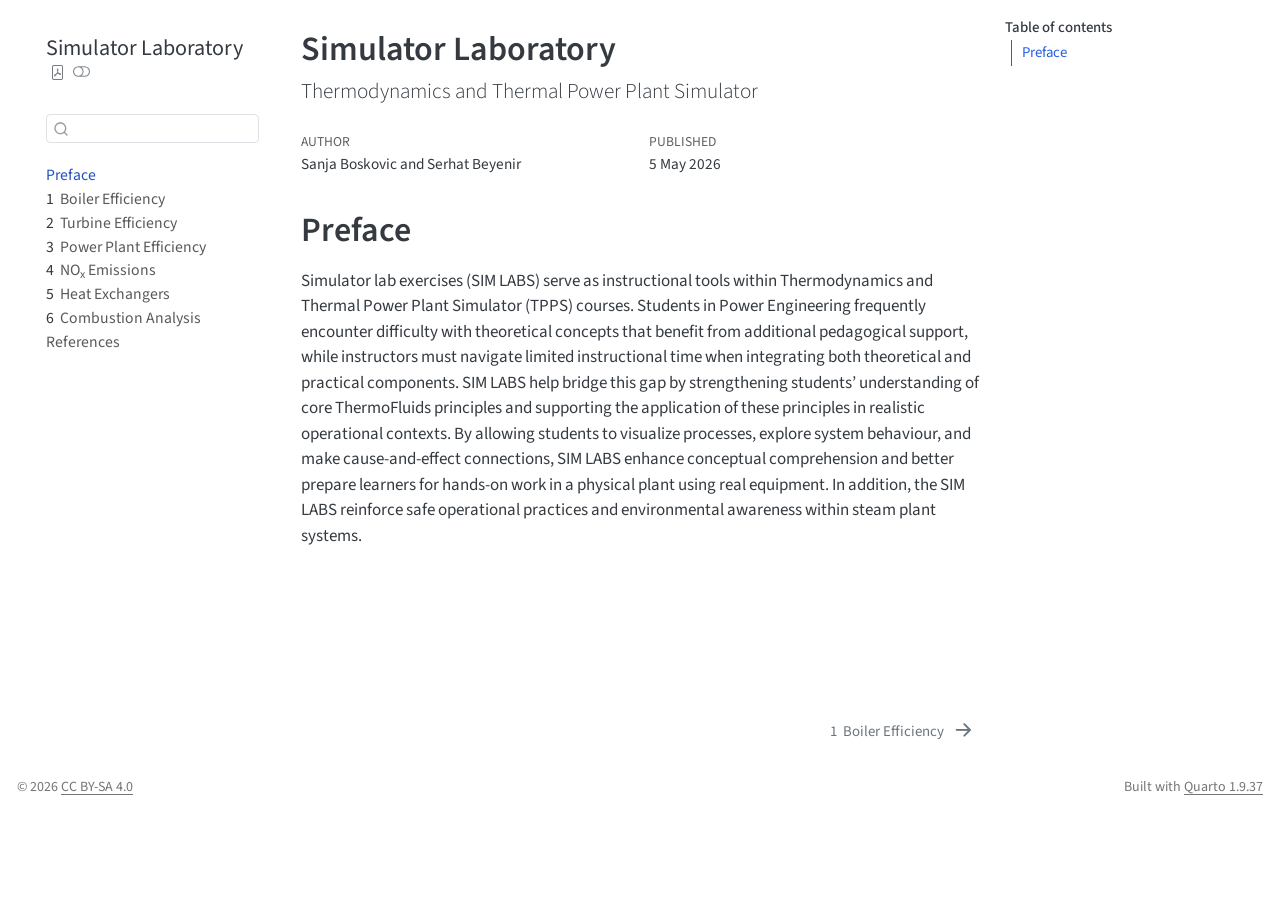
==== docs/index.html @ 13719615 "modified:   heat_exchangers.qmd" ====
<!DOCTYPE html>
<html xmlns="http://www.w3.org/1999/xhtml" lang="en" xml:lang="en"><head>

<meta charset="utf-8">
<meta name="generator" content="quarto-1.9.37">

<meta name="viewport" content="width=device-width, initial-scale=1.0, user-scalable=yes">

<meta name="author" content="Sanja Boskovic and Serhat Beyenir">
<meta name="dcterms.date" content="2026-05-05">

<title>Simulator Laboratory</title>
<style>
/* Default styles provided by pandoc.
** See https://pandoc.org/MANUAL.html#variables-for-html for config info.
*/
code{white-space: pre-wrap;}
span.smallcaps{font-variant: small-caps;}
div.columns{display: flex; gap: min(4vw, 1.5em);}
div.column{flex: auto; overflow-x: auto;}
div.hanging-indent{margin-left: 1.5em; text-indent: -1.5em;}
ul.task-list{list-style: none;}
ul.task-list li input[type="checkbox"] {
  width: 0.8em;
  margin: 0 0.8em 0.2em -1em; /* quarto-specific, see https://github.com/quarto-dev/quarto-cli/issues/4556 */ 
  vertical-align: middle;
}
</style>


<script src="site_libs/quarto-nav/quarto-nav.js"></script>
<script src="site_libs/quarto-nav/headroom.min.js"></script>
<script src="site_libs/clipboard/clipboard.min.js"></script>
<script src="site_libs/quarto-search/autocomplete.umd.js"></script>
<script src="site_libs/quarto-search/fuse.min.js"></script>
<script src="site_libs/quarto-search/quarto-search.js"></script>
<meta name="quarto:offset" content="./">
<link href="./boiler_efficiency.html" rel="next">
<script src="site_libs/quarto-html/quarto.js" type="module"></script>
<script src="site_libs/quarto-html/tabsets/tabsets.js" type="module"></script>
<script src="site_libs/quarto-html/popper.min.js"></script>
<script src="site_libs/quarto-html/tippy.umd.min.js"></script>
<script src="site_libs/quarto-html/anchor.min.js"></script>
<link href="site_libs/quarto-html/tippy.css" rel="stylesheet">
<link href="site_libs/quarto-html/quarto-syntax-highlighting-7f8f88aac4f3542376d5c11b86a4c14d.css" rel="stylesheet" class="quarto-color-scheme" id="quarto-text-highlighting-styles">
<link href="site_libs/quarto-html/quarto-syntax-highlighting-dark-d0ae9245876894da5ac7e18953ecc5cc.css" rel="stylesheet" class="quarto-color-scheme quarto-color-alternate" id="quarto-text-highlighting-styles">
<link href="site_libs/quarto-html/quarto-syntax-highlighting-7f8f88aac4f3542376d5c11b86a4c14d.css" rel="stylesheet" class="quarto-color-scheme-extra" id="quarto-text-highlighting-styles">
<script src="site_libs/bootstrap/bootstrap.min.js"></script>
<link href="site_libs/bootstrap/bootstrap-icons.css" rel="stylesheet">
<link href="site_libs/bootstrap/bootstrap-9e3e5b9121e68b3f077afb32f2c64d95.min.css" rel="stylesheet" append-hash="true" class="quarto-color-scheme" id="quarto-bootstrap" data-mode="light">
<link href="site_libs/bootstrap/bootstrap-dark-bce977a10065f1546ac742a2ca57dec9.min.css" rel="stylesheet" append-hash="true" class="quarto-color-scheme quarto-color-alternate" id="quarto-bootstrap" data-mode="dark">
<link href="site_libs/bootstrap/bootstrap-9e3e5b9121e68b3f077afb32f2c64d95.min.css" rel="stylesheet" append-hash="true" class="quarto-color-scheme-extra" id="quarto-bootstrap" data-mode="light">
<script id="quarto-search-options" type="application/json">{
  "location": "sidebar",
  "copy-button": false,
  "collapse-after": 3,
  "panel-placement": "start",
  "type": "textbox",
  "limit": 50,
  "keyboard-shortcut": [
    "f",
    "/",
    "s"
  ],
  "show-item-context": false,
  "language": {
    "search-no-results-text": "No results",
    "search-matching-documents-text": "matching documents",
    "search-copy-link-title": "Copy link to search",
    "search-hide-matches-text": "Hide additional matches",
    "search-more-match-text": "more match in this document",
    "search-more-matches-text": "more matches in this document",
    "search-clear-button-title": "Clear",
    "search-text-placeholder": "",
    "search-detached-cancel-button-title": "Cancel",
    "search-submit-button-title": "Submit",
    "search-label": "Search"
  }
}</script>


</head>

<body class="nav-sidebar floating quarto-light"><script id="quarto-html-before-body" type="application/javascript">
    const toggleBodyColorMode = (bsSheetEl) => {
      const mode = bsSheetEl.getAttribute("data-mode");
      const bodyEl = window.document.querySelector("body");
      if (mode === "dark") {
        bodyEl.classList.add("quarto-dark");
        bodyEl.classList.remove("quarto-light");
      } else {
        bodyEl.classList.add("quarto-light");
        bodyEl.classList.remove("quarto-dark");
      }
    }
    const toggleBodyColorPrimary = () => {
      const bsSheetEl = window.document.querySelector("link#quarto-bootstrap:not([rel=disabled-stylesheet])");
      if (bsSheetEl) {
        toggleBodyColorMode(bsSheetEl);
      }
    }
    const setColorSchemeToggle = (alternate) => {
      const toggles = window.document.querySelectorAll('.quarto-color-scheme-toggle');
      for (let i=0; i < toggles.length; i++) {
        const toggle = toggles[i];
        if (toggle) {
          if (alternate) {
            toggle.classList.add("alternate");
          } else {
            toggle.classList.remove("alternate");
          }
        }
      }
    };
    const toggleColorMode = (alternate) => {
      // Switch the stylesheets
      const primaryStylesheets = window.document.querySelectorAll('link.quarto-color-scheme:not(.quarto-color-alternate)');
      const alternateStylesheets = window.document.querySelectorAll('link.quarto-color-scheme.quarto-color-alternate');
      manageTransitions('#quarto-margin-sidebar .nav-link', false);
      if (alternate) {
        // note: dark is layered on light, we don't disable primary!
        enableStylesheet(alternateStylesheets);
        for (const sheetNode of alternateStylesheets) {
          if (sheetNode.id === "quarto-bootstrap") {
            toggleBodyColorMode(sheetNode);
          }
        }
      } else {
        disableStylesheet(alternateStylesheets);
        enableStylesheet(primaryStylesheets)
        toggleBodyColorPrimary();
      }
      manageTransitions('#quarto-margin-sidebar .nav-link', true);
      // Switch the toggles
      setColorSchemeToggle(alternate)
      // Hack to workaround the fact that safari doesn't
      // properly recolor the scrollbar when toggling (#1455)
      if (navigator.userAgent.indexOf('Safari') > 0 && navigator.userAgent.indexOf('Chrome') == -1) {
        manageTransitions("body", false);
        window.scrollTo(0, 1);
        setTimeout(() => {
          window.scrollTo(0, 0);
          manageTransitions("body", true);
        }, 40);
      }
    }
    const disableStylesheet = (stylesheets) => {
      for (let i=0; i < stylesheets.length; i++) {
        const stylesheet = stylesheets[i];
        stylesheet.rel = 'disabled-stylesheet';
      }
    }
    const enableStylesheet = (stylesheets) => {
      for (let i=0; i < stylesheets.length; i++) {
        const stylesheet = stylesheets[i];
        if(stylesheet.rel !== 'stylesheet') { // for Chrome, which will still FOUC without this check
          stylesheet.rel = 'stylesheet';
        }
      }
    }
    const manageTransitions = (selector, allowTransitions) => {
      const els = window.document.querySelectorAll(selector);
      for (let i=0; i < els.length; i++) {
        const el = els[i];
        if (allowTransitions) {
          el.classList.remove('notransition');
        } else {
          el.classList.add('notransition');
        }
      }
    }
    const isFileUrl = () => {
      return window.location.protocol === 'file:';
    }
    const hasAlternateSentinel = () => {
      let styleSentinel = getColorSchemeSentinel();
      if (styleSentinel !== null) {
        return styleSentinel === "alternate";
      } else {
        return false;
      }
    }
    const setStyleSentinel = (alternate) => {
      const value = alternate ? "alternate" : "default";
      if (!isFileUrl()) {
        window.localStorage.setItem("quarto-color-scheme", value);
      } else {
        localAlternateSentinel = value;
      }
    }
    const getColorSchemeSentinel = () => {
      if (!isFileUrl()) {
        const storageValue = window.localStorage.getItem("quarto-color-scheme");
        return storageValue != null ? storageValue : localAlternateSentinel;
      } else {
        return localAlternateSentinel;
      }
    }
    const toggleGiscusIfUsed = (isAlternate, darkModeDefault) => {
      const baseTheme = document.querySelector('#giscus-base-theme')?.value ?? 'light';
      const alternateTheme = document.querySelector('#giscus-alt-theme')?.value ?? 'dark';
      let newTheme = '';
      if(authorPrefersDark) {
        newTheme = isAlternate ? baseTheme : alternateTheme;
      } else {
        newTheme = isAlternate ? alternateTheme : baseTheme;
      }
      const changeGiscusTheme = () => {
        // From: https://github.com/giscus/giscus/issues/336
        const sendMessage = (message) => {
          const iframe = document.querySelector('iframe.giscus-frame');
          if (!iframe) return;
          iframe.contentWindow.postMessage({ giscus: message }, 'https://giscus.app');
        }
        sendMessage({
          setConfig: {
            theme: newTheme
          }
        });
      }
      const isGiscussLoaded = window.document.querySelector('iframe.giscus-frame') !== null;
      if (isGiscussLoaded) {
        changeGiscusTheme();
      }
    };
    const authorPrefersDark = false;
    const darkModeDefault = authorPrefersDark;
      document.querySelector('link#quarto-text-highlighting-styles.quarto-color-scheme-extra').rel = 'disabled-stylesheet';
      document.querySelector('link#quarto-bootstrap.quarto-color-scheme-extra').rel = 'disabled-stylesheet';
    let localAlternateSentinel = darkModeDefault ? 'alternate' : 'default';
    // Dark / light mode switch
    window.quartoToggleColorScheme = () => {
      // Read the current dark / light value
      let toAlternate = !hasAlternateSentinel();
      toggleColorMode(toAlternate);
      setStyleSentinel(toAlternate);
      toggleGiscusIfUsed(toAlternate, darkModeDefault);
      window.dispatchEvent(new Event('resize'));
    };
    // Switch to dark mode if need be
    if (hasAlternateSentinel()) {
      toggleColorMode(true);
    } else {
      toggleColorMode(false);
    }
  </script>

<div id="quarto-search-results"></div>
  <header id="quarto-header" class="headroom fixed-top">
  <nav class="quarto-secondary-nav">
    <div class="container-fluid d-flex">
      <button type="button" class="quarto-btn-toggle btn" data-bs-toggle="collapse" role="button" data-bs-target=".quarto-sidebar-collapse-item" aria-controls="quarto-sidebar" aria-expanded="false" aria-label="Toggle sidebar navigation" onclick="if (window.quartoToggleHeadroom) { window.quartoToggleHeadroom(); }">
        <i class="bi bi-layout-text-sidebar-reverse"></i>
      </button>
        <nav class="quarto-page-breadcrumbs" aria-label="breadcrumb"><ol class="breadcrumb"><li class="breadcrumb-item"><a href="./index.html">Preface</a></li></ol></nav>
        <a class="flex-grow-1" role="navigation" data-bs-toggle="collapse" data-bs-target=".quarto-sidebar-collapse-item" aria-controls="quarto-sidebar" aria-expanded="false" aria-label="Toggle sidebar navigation" onclick="if (window.quartoToggleHeadroom) { window.quartoToggleHeadroom(); }">      
        </a>
      <button type="button" class="btn quarto-search-button" aria-label="Search" onclick="window.quartoOpenSearch();">
        <i class="bi bi-search"></i>
      </button>
    </div>
  </nav>
</header>
<!-- content -->
<div id="quarto-content" class="quarto-container page-columns page-rows-contents page-layout-article">
<!-- sidebar -->
  <nav id="quarto-sidebar" class="sidebar collapse collapse-horizontal quarto-sidebar-collapse-item sidebar-navigation floating overflow-auto">
    <div class="pt-lg-2 mt-2 text-left sidebar-header">
    <div class="sidebar-title mb-0 py-0">
      <a href="./">Simulator Laboratory</a> 
        <div class="sidebar-tools-main">
    <a href="./Simulator-Laboratory.pdf" title="Download PDF" class="quarto-navigation-tool px-1" aria-label="Download PDF"><i class="bi bi-file-pdf"></i></a>
  <a href="" class="quarto-color-scheme-toggle quarto-navigation-tool  px-1" onclick="window.quartoToggleColorScheme(); return false;" title="Toggle dark mode"><i class="bi"></i></a>
</div>
    </div>
      </div>
        <div class="mt-2 flex-shrink-0 align-items-center">
        <div class="sidebar-search">
        <div id="quarto-search" class="" title="Search"></div>
        </div>
        </div>
    <div class="sidebar-menu-container"> 
    <ul class="list-unstyled mt-1">
        <li class="sidebar-item">
  <div class="sidebar-item-container"> 
  <a href="./index.html" class="sidebar-item-text sidebar-link active">
 <span class="menu-text">Preface</span></a>
  </div>
</li>
        <li class="sidebar-item">
  <div class="sidebar-item-container"> 
  <a href="./boiler_efficiency.html" class="sidebar-item-text sidebar-link">
 <span class="menu-text"><span class="chapter-number">1</span>&nbsp; <span class="chapter-title">Boiler Efficiency</span></span></a>
  </div>
</li>
        <li class="sidebar-item">
  <div class="sidebar-item-container"> 
  <a href="./turbine_efficiency.html" class="sidebar-item-text sidebar-link">
 <span class="menu-text"><span class="chapter-number">2</span>&nbsp; <span class="chapter-title">Turbine Efficiency</span></span></a>
  </div>
</li>
        <li class="sidebar-item">
  <div class="sidebar-item-container"> 
  <a href="./power_plant_efficiency.html" class="sidebar-item-text sidebar-link">
 <span class="menu-text"><span class="chapter-number">3</span>&nbsp; <span class="chapter-title">Power Plant Efficiency</span></span></a>
  </div>
</li>
        <li class="sidebar-item">
  <div class="sidebar-item-container"> 
  <a href="./nox_emissions.html" class="sidebar-item-text sidebar-link">
 <span class="menu-text"><span class="chapter-number">4</span>&nbsp; <span class="chapter-title">NO<sub>x</sub> Emissions</span></span></a>
  </div>
</li>
        <li class="sidebar-item">
  <div class="sidebar-item-container"> 
  <a href="./heat_exchangers.html" class="sidebar-item-text sidebar-link">
 <span class="menu-text"><span class="chapter-number">5</span>&nbsp; <span class="chapter-title">Heat Exchangers</span></span></a>
  </div>
</li>
        <li class="sidebar-item">
  <div class="sidebar-item-container"> 
  <a href="./combustion_analysis.html" class="sidebar-item-text sidebar-link">
 <span class="menu-text"><span class="chapter-number">6</span>&nbsp; <span class="chapter-title">Combustion Analysis</span></span></a>
  </div>
</li>
        <li class="sidebar-item">
  <div class="sidebar-item-container"> 
  <a href="./references.html" class="sidebar-item-text sidebar-link">
 <span class="menu-text">References</span></a>
  </div>
</li>
    </ul>
    </div>
</nav>
<div id="quarto-sidebar-glass" class="quarto-sidebar-collapse-item" data-bs-toggle="collapse" data-bs-target=".quarto-sidebar-collapse-item"></div>
<!-- margin-sidebar -->
    <div id="quarto-margin-sidebar" class="sidebar margin-sidebar">
        <nav id="TOC" role="doc-toc" class="toc-active">
    <h2 id="toc-title">Table of contents</h2>
   
  <ul>
  <li><a href="#preface" id="toc-preface" class="nav-link active" data-scroll-target="#preface">Preface</a></li>
  </ul>
</nav>
    </div>
<!-- main -->
<main class="content" id="quarto-document-content">


<header id="title-block-header" class="quarto-title-block default">
<div class="quarto-title">
<h1 class="title">Simulator Laboratory</h1>
<p class="subtitle lead">Thermodynamics and Thermal Power Plant Simulator</p>
</div>



<div class="quarto-title-meta">

    <div>
    <div class="quarto-title-meta-heading">Author</div>
    <div class="quarto-title-meta-contents">
             <p>Sanja Boskovic and Serhat Beyenir </p>
          </div>
  </div>
    
    <div>
    <div class="quarto-title-meta-heading">Published</div>
    <div class="quarto-title-meta-contents">
      <p class="date">5 May 2026</p>
    </div>
  </div>
  
    
  </div>
  


</header>


<section id="preface" class="level1 unnumbered">
<h1 class="unnumbered">Preface</h1>
<p>Simulator lab exercises (SIM LABS) serve as instructional tools within Thermodynamics and Thermal Power Plant Simulator (TPPS) courses. Students in Power Engineering frequently encounter difficulty with theoretical concepts that benefit from additional pedagogical support, while instructors must navigate limited instructional time when integrating both theoretical and practical components. SIM LABS help bridge this gap by strengthening students’ understanding of core ThermoFluids principles and supporting the application of these principles in realistic operational contexts. By allowing students to visualize processes, explore system behaviour, and make cause‑and‑effect connections, SIM LABS enhance conceptual comprehension and better prepare learners for hands‑on work in a physical plant using real equipment. In addition, the SIM LABS reinforce safe operational practices and environmental awareness within steam plant systems.</p>


</section>

</main> <!-- /main -->
<script id="quarto-html-after-body" type="application/javascript">
  window.document.addEventListener("DOMContentLoaded", function (event) {
    // Ensure there is a toggle, if there isn't float one in the top right
    if (window.document.querySelector('.quarto-color-scheme-toggle') === null) {
      const a = window.document.createElement('a');
      a.classList.add('top-right');
      a.classList.add('quarto-color-scheme-toggle');
      a.href = "";
      a.onclick = function() { try { window.quartoToggleColorScheme(); } catch {} return false; };
      const i = window.document.createElement("i");
      i.classList.add('bi');
      a.appendChild(i);
      window.document.body.appendChild(a);
    }
    setColorSchemeToggle(hasAlternateSentinel())
    const icon = "";
    const anchorJS = new window.AnchorJS();
    anchorJS.options = {
      placement: 'right',
      icon: icon
    };
    anchorJS.add('.anchored');
    const isCodeAnnotation = (el) => {
      for (const clz of el.classList) {
        if (clz.startsWith('code-annotation-')) {                     
          return true;
        }
      }
      return false;
    }
    const onCopySuccess = function(e) {
      // button target
      const button = e.trigger;
      // don't keep focus
      button.blur();
      // flash "checked"
      button.classList.add('code-copy-button-checked');
      var currentTitle = button.getAttribute("title");
      button.setAttribute("title", "Copied!");
      let tooltip;
      if (window.bootstrap) {
        button.setAttribute("data-bs-toggle", "tooltip");
        button.setAttribute("data-bs-placement", "left");
        button.setAttribute("data-bs-title", "Copied!");
        tooltip = new bootstrap.Tooltip(button, 
          { trigger: "manual", 
            customClass: "code-copy-button-tooltip",
            offset: [0, -8]});
        tooltip.show();    
      }
      setTimeout(function() {
        if (tooltip) {
          tooltip.hide();
          button.removeAttribute("data-bs-title");
          button.removeAttribute("data-bs-toggle");
          button.removeAttribute("data-bs-placement");
        }
        button.setAttribute("title", currentTitle);
        button.classList.remove('code-copy-button-checked');
      }, 1000);
      // clear code selection
      e.clearSelection();
    }
    const getTextToCopy = function(trigger) {
      const outerScaffold = trigger.parentElement.cloneNode(true);
      const codeEl = outerScaffold.querySelector('code');
      for (const childEl of codeEl.children) {
        if (isCodeAnnotation(childEl)) {
          childEl.remove();
        }
      }
      return codeEl.innerText;
    }
    const clipboard = new window.ClipboardJS('.code-copy-button:not([data-in-quarto-modal])', {
      text: getTextToCopy
    });
    clipboard.on('success', onCopySuccess);
    if (window.document.getElementById('quarto-embedded-source-code-modal')) {
      const clipboardModal = new window.ClipboardJS('.code-copy-button[data-in-quarto-modal]', {
        text: getTextToCopy,
        container: window.document.getElementById('quarto-embedded-source-code-modal')
      });
      clipboardModal.on('success', onCopySuccess);
    }
      var localhostRegex = new RegExp(/^(?:http|https):\/\/localhost\:?[0-9]*\//);
      var mailtoRegex = new RegExp(/^mailto:/);
        var filterRegex = new RegExp('/' + window.location.host + '/');
      var isInternal = (href) => {
          return filterRegex.test(href) || localhostRegex.test(href) || mailtoRegex.test(href);
      }
      // Inspect non-navigation links and adorn them if external
     var links = window.document.querySelectorAll('a[href]:not(.nav-link):not(.navbar-brand):not(.toc-action):not(.sidebar-link):not(.sidebar-item-toggle):not(.pagination-link):not(.no-external):not([aria-hidden]):not(.dropdown-item):not(.quarto-navigation-tool):not(.about-link)');
      for (var i=0; i<links.length; i++) {
        const link = links[i];
        if (!isInternal(link.href)) {
          // undo the damage that might have been done by quarto-nav.js in the case of
          // links that we want to consider external
          if (link.dataset.originalHref !== undefined) {
            link.href = link.dataset.originalHref;
          }
        }
      }
    function tippyHover(el, contentFn, onTriggerFn, onUntriggerFn) {
      const config = {
        allowHTML: true,
        maxWidth: 500,
        delay: 100,
        arrow: false,
        appendTo: function(el) {
            return el.parentElement;
        },
        interactive: true,
        interactiveBorder: 10,
        theme: 'quarto',
        placement: 'bottom-start',
      };
      if (contentFn) {
        config.content = contentFn;
      }
      if (onTriggerFn) {
        config.onTrigger = onTriggerFn;
      }
      if (onUntriggerFn) {
        config.onUntrigger = onUntriggerFn;
      }
      window.tippy(el, config); 
    }
    const noterefs = window.document.querySelectorAll('a[role="doc-noteref"]');
    for (var i=0; i<noterefs.length; i++) {
      const ref = noterefs[i];
      tippyHover(ref, function() {
        // use id or data attribute instead here
        let href = ref.getAttribute('data-footnote-href') || ref.getAttribute('href');
        try { href = new URL(href).hash; } catch {}
        const id = href.replace(/^#\/?/, "");
        const note = window.document.getElementById(id);
        if (note) {
          return note.innerHTML;
        } else {
          return "";
        }
      });
    }
    const xrefs = window.document.querySelectorAll('a.quarto-xref');
    const processXRef = (id, note) => {
      // Strip column container classes
      const stripColumnClz = (el) => {
        el.classList.remove("page-full", "page-columns");
        if (el.children) {
          for (const child of el.children) {
            stripColumnClz(child);
          }
        }
      }
      stripColumnClz(note)
      if (id === null || id.startsWith('sec-')) {
        // Special case sections, only their first couple elements
        const container = document.createElement("div");
        if (note.children && note.children.length > 2) {
          container.appendChild(note.children[0].cloneNode(true));
          for (let i = 1; i < note.children.length; i++) {
            const child = note.children[i];
            if (child.tagName === "P" && child.innerText === "") {
              continue;
            } else {
              container.appendChild(child.cloneNode(true));
              break;
            }
          }
          if (window.Quarto?.typesetMath) {
            window.Quarto.typesetMath(container);
          }
          return container.innerHTML
        } else {
          if (window.Quarto?.typesetMath) {
            window.Quarto.typesetMath(note);
          }
          return note.innerHTML;
        }
      } else {
        // Remove any anchor links if they are present
        const anchorLink = note.querySelector('a.anchorjs-link');
        if (anchorLink) {
          anchorLink.remove();
        }
        if (window.Quarto?.typesetMath) {
          window.Quarto.typesetMath(note);
        }
        if (note.classList.contains("callout")) {
          return note.outerHTML;
        } else {
          return note.innerHTML;
        }
      }
    }
    for (var i=0; i<xrefs.length; i++) {
      const xref = xrefs[i];
      tippyHover(xref, undefined, function(instance) {
        instance.disable();
        let url = xref.getAttribute('href');
        let hash = undefined; 
        if (url.startsWith('#')) {
          hash = url;
        } else {
          try { hash = new URL(url).hash; } catch {}
        }
        if (hash) {
          const id = hash.replace(/^#\/?/, "");
          const note = window.document.getElementById(id);
          if (note !== null) {
            try {
              const html = processXRef(id, note.cloneNode(true));
              instance.setContent(html);
            } finally {
              instance.enable();
              instance.show();
            }
          } else {
            // See if we can fetch this
            fetch(url.split('#')[0])
            .then(res => res.text())
            .then(html => {
              const parser = new DOMParser();
              const htmlDoc = parser.parseFromString(html, "text/html");
              const note = htmlDoc.getElementById(id);
              if (note !== null) {
                const html = processXRef(id, note);
                instance.setContent(html);
              } 
            }).finally(() => {
              instance.enable();
              instance.show();
            });
          }
        } else {
          // See if we can fetch a full url (with no hash to target)
          // This is a special case and we should probably do some content thinning / targeting
          fetch(url)
          .then(res => res.text())
          .then(html => {
            const parser = new DOMParser();
            const htmlDoc = parser.parseFromString(html, "text/html");
            const note = htmlDoc.querySelector('main.content');
            if (note !== null) {
              // This should only happen for chapter cross references
              // (since there is no id in the URL)
              // remove the first header
              if (note.children.length > 0 && note.children[0].tagName === "HEADER") {
                note.children[0].remove();
              }
              const html = processXRef(null, note);
              instance.setContent(html);
            } 
          }).finally(() => {
            instance.enable();
            instance.show();
          });
        }
      }, function(instance) {
      });
    }
        let selectedAnnoteEl;
        const selectorForAnnotation = ( cell, annotation) => {
          let cellAttr = 'data-code-cell="' + cell + '"';
          let lineAttr = 'data-code-annotation="' +  annotation + '"';
          const selector = 'span[' + cellAttr + '][' + lineAttr + ']';
          return selector;
        }
        const selectCodeLines = (annoteEl) => {
          const doc = window.document;
          const targetCell = annoteEl.getAttribute("data-target-cell");
          const targetAnnotation = annoteEl.getAttribute("data-target-annotation");
          const annoteSpan = window.document.querySelector(selectorForAnnotation(targetCell, targetAnnotation));
          const lines = annoteSpan.getAttribute("data-code-lines").split(",");
          const lineIds = lines.map((line) => {
            return targetCell + "-" + line;
          })
          let top = null;
          let height = null;
          let parent = null;
          if (lineIds.length > 0) {
              //compute the position of the single el (top and bottom and make a div)
              const el = window.document.getElementById(lineIds[0]);
              top = el.offsetTop;
              height = el.offsetHeight;
              parent = el.parentElement.parentElement;
            if (lineIds.length > 1) {
              const lastEl = window.document.getElementById(lineIds[lineIds.length - 1]);
              const bottom = lastEl.offsetTop + lastEl.offsetHeight;
              height = bottom - top;
            }
            if (top !== null && height !== null && parent !== null) {
              // cook up a div (if necessary) and position it 
              let div = window.document.getElementById("code-annotation-line-highlight");
              if (div === null) {
                div = window.document.createElement("div");
                div.setAttribute("id", "code-annotation-line-highlight");
                div.style.position = 'absolute';
                parent.appendChild(div);
              }
              div.style.top = top - 2 + "px";
              div.style.height = height + 4 + "px";
              div.style.left = 0;
              let gutterDiv = window.document.getElementById("code-annotation-line-highlight-gutter");
              if (gutterDiv === null) {
                gutterDiv = window.document.createElement("div");
                gutterDiv.setAttribute("id", "code-annotation-line-highlight-gutter");
                gutterDiv.style.position = 'absolute';
                const codeCell = window.document.getElementById(targetCell);
                const gutter = codeCell.querySelector('.code-annotation-gutter');
                gutter.appendChild(gutterDiv);
              }
              gutterDiv.style.top = top - 2 + "px";
              gutterDiv.style.height = height + 4 + "px";
            }
            selectedAnnoteEl = annoteEl;
          }
        };
        const unselectCodeLines = () => {
          const elementsIds = ["code-annotation-line-highlight", "code-annotation-line-highlight-gutter"];
          elementsIds.forEach((elId) => {
            const div = window.document.getElementById(elId);
            if (div) {
              div.remove();
            }
          });
          selectedAnnoteEl = undefined;
        };
          // Handle positioning of the toggle
      window.addEventListener(
        "resize",
        throttle(() => {
          elRect = undefined;
          if (selectedAnnoteEl) {
            selectCodeLines(selectedAnnoteEl);
          }
        }, 10)
      );
      function throttle(fn, ms) {
      let throttle = false;
      let timer;
        return (...args) => {
          if(!throttle) { // first call gets through
              fn.apply(this, args);
              throttle = true;
          } else { // all the others get throttled
              if(timer) clearTimeout(timer); // cancel #2
              timer = setTimeout(() => {
                fn.apply(this, args);
                timer = throttle = false;
              }, ms);
          }
        };
      }
        // Attach click handler to the DT
        const annoteDls = window.document.querySelectorAll('dt[data-target-cell]');
        for (const annoteDlNode of annoteDls) {
          annoteDlNode.addEventListener('click', (event) => {
            const clickedEl = event.target;
            if (clickedEl !== selectedAnnoteEl) {
              unselectCodeLines();
              const activeEl = window.document.querySelector('dt[data-target-cell].code-annotation-active');
              if (activeEl) {
                activeEl.classList.remove('code-annotation-active');
              }
              selectCodeLines(clickedEl);
              clickedEl.classList.add('code-annotation-active');
            } else {
              // Unselect the line
              unselectCodeLines();
              clickedEl.classList.remove('code-annotation-active');
            }
          });
        }
    const findCites = (el) => {
      const parentEl = el.parentElement;
      if (parentEl) {
        const cites = parentEl.dataset.cites;
        if (cites) {
          return {
            el,
            cites: cites.split(' ')
          };
        } else {
          return findCites(el.parentElement)
        }
      } else {
        return undefined;
      }
    };
    var bibliorefs = window.document.querySelectorAll('a[role="doc-biblioref"]');
    for (var i=0; i<bibliorefs.length; i++) {
      const ref = bibliorefs[i];
      const citeInfo = findCites(ref);
      if (citeInfo) {
        tippyHover(citeInfo.el, function() {
          var popup = window.document.createElement('div');
          citeInfo.cites.forEach(function(cite) {
            var citeDiv = window.document.createElement('div');
            citeDiv.classList.add('hanging-indent');
            citeDiv.classList.add('csl-entry');
            var biblioDiv = window.document.getElementById('ref-' + cite);
            if (biblioDiv) {
              citeDiv.innerHTML = biblioDiv.innerHTML;
            }
            popup.appendChild(citeDiv);
          });
          return popup.innerHTML;
        });
      }
    }
  });
  </script>
<nav class="page-navigation">
  <div class="nav-page nav-page-previous">
  </div>
  <div class="nav-page nav-page-next">
      <a href="./boiler_efficiency.html" class="pagination-link" aria-label="Boiler Efficiency">
        <span class="nav-page-text"><span class="chapter-number">1</span>&nbsp; <span class="chapter-title">Boiler Efficiency</span></span> <i class="bi bi-arrow-right-short"></i>
      </a>
  </div>
</nav>
</div> <!-- /content -->
<footer class="footer">
  <div class="nav-footer">
    <div class="nav-footer-left">
<p>© 2026 <a href="https://creativecommons.org/licenses/by-sa/4.0/">CC BY-SA 4.0</a></p>
</div>   
    <div class="nav-footer-center">
      &nbsp;
    </div>
    <div class="nav-footer-right">
<p>Built with <a href="https://quarto.org">Quarto 1.9.37</a></p>
</div>
  </div>
</footer>




</body></html>
---- docs/site_libs/quarto-html/tippy.css ----
.tippy-box[data-animation=fade][data-state=hidden]{opacity:0}[data-tippy-root]{max-width:calc(100vw - 10px)}.tippy-box{position:relative;background-color:#333;color:#fff;border-radius:4px;font-size:14px;line-height:1.4;white-space:normal;outline:0;transition-property:transform,visibility,opacity}.tippy-box[data-placement^=top]>.tippy-arrow{bottom:0}.tippy-box[data-placement^=top]>.tippy-arrow:before{bottom:-7px;left:0;border-width:8px 8px 0;border-top-color:initial;transform-origin:center top}.tippy-box[data-placement^=bottom]>.tippy-arrow{top:0}.tippy-box[data-placement^=bottom]>.tippy-arrow:before{top:-7px;left:0;border-width:0 8px 8px;border-bottom-color:initial;transform-origin:center bottom}.tippy-box[data-placement^=left]>.tippy-arrow{right:0}.tippy-box[data-placement^=left]>.tippy-arrow:before{border-width:8px 0 8px 8px;border-left-color:initial;right:-7px;transform-origin:center left}.tippy-box[data-placement^=right]>.tippy-arrow{left:0}.tippy-box[data-placement^=right]>.tippy-arrow:before{left:-7px;border-width:8px 8px 8px 0;border-right-color:initial;transform-origin:center right}.tippy-box[data-inertia][data-state=visible]{transition-timing-function:cubic-bezier(.54,1.5,.38,1.11)}.tippy-arrow{width:16px;height:16px;color:#333}.tippy-arrow:before{content:"";position:absolute;border-color:transparent;border-style:solid}.tippy-content{position:relative;padding:5px 9px;z-index:1}
---- docs/site_libs/quarto-html/quarto-syntax-highlighting-7f8f88aac4f3542376d5c11b86a4c14d.css ----
/* quarto syntax highlight colors */
:root {
  --quarto-hl-ot-color: #003B4F;
  --quarto-hl-at-color: #657422;
  --quarto-hl-ss-color: #20794D;
  --quarto-hl-an-color: #5E5E5E;
  --quarto-hl-fu-color: #4758AB;
  --quarto-hl-st-color: #20794D;
  --quarto-hl-cf-color: #003B4F;
  --quarto-hl-op-color: #5E5E5E;
  --quarto-hl-er-color: #AD0000;
  --quarto-hl-bn-color: #AD0000;
  --quarto-hl-al-color: #AD0000;
  --quarto-hl-va-color: #111111;
  --quarto-hl-bu-color: inherit;
  --quarto-hl-ex-color: inherit;
  --quarto-hl-pp-color: #AD0000;
  --quarto-hl-in-color: #5E5E5E;
  --quarto-hl-vs-color: #20794D;
  --quarto-hl-wa-color: #5E5E5E;
  --quarto-hl-do-color: #5E5E5E;
  --quarto-hl-im-color: #00769E;
  --quarto-hl-ch-color: #20794D;
  --quarto-hl-dt-color: #AD0000;
  --quarto-hl-fl-color: #AD0000;
  --quarto-hl-co-color: #5E5E5E;
  --quarto-hl-cv-color: #5E5E5E;
  --quarto-hl-cn-color: #8f5902;
  --quarto-hl-sc-color: #5E5E5E;
  --quarto-hl-dv-color: #AD0000;
  --quarto-hl-kw-color: #003B4F;
}

/* other quarto variables */
:root {
  --quarto-font-monospace: SFMono-Regular, Menlo, Monaco, Consolas, "Liberation Mono", "Courier New", monospace;
}

/* syntax highlight based on Pandoc's rules */
pre > code.sourceCode > span {
  color: #003B4F;
}

code.sourceCode > span {
  color: #003B4F;
}

div.sourceCode,
div.sourceCode pre.sourceCode {
  color: #003B4F;
}

/* Normal */
code span {
  color: #003B4F;
}

/* Alert */
code span.al {
  color: #AD0000;
  font-style: inherit;
}

/* Annotation */
code span.an {
  color: #5E5E5E;
  font-style: inherit;
}

/* Attribute */
code span.at {
  color: #657422;
  font-style: inherit;
}

/* BaseN */
code span.bn {
  color: #AD0000;
  font-style: inherit;
}

/* BuiltIn */
code span.bu {
  font-style: inherit;
}

/* ControlFlow */
code span.cf {
  color: #003B4F;
  font-weight: bold;
  font-style: inherit;
}

/* Char */
code span.ch {
  color: #20794D;
  font-style: inherit;
}

/* Constant */
code span.cn {
  color: #8f5902;
  font-style: inherit;
}

/* Comment */
code span.co {
  color: #5E5E5E;
  font-style: inherit;
}

/* CommentVar */
code span.cv {
  color: #5E5E5E;
  font-style: italic;
}

/* Documentation */
code span.do {
  color: #5E5E5E;
  font-style: italic;
}

/* DataType */
code span.dt {
  color: #AD0000;
  font-style: inherit;
}

/* DecVal */
code span.dv {
  color: #AD0000;
  font-style: inherit;
}

/* Error */
code span.er {
  color: #AD0000;
  font-style: inherit;
}

/* Extension */
code span.ex {
  font-style: inherit;
}

/* Float */
code span.fl {
  color: #AD0000;
  font-style: inherit;
}

/* Function */
code span.fu {
  color: #4758AB;
  font-style: inherit;
}

/* Import */
code span.im {
  color: #00769E;
  font-style: inherit;
}

/* Information */
code span.in {
  color: #5E5E5E;
  font-style: inherit;
}

/* Keyword */
code span.kw {
  color: #003B4F;
  font-weight: bold;
  font-style: inherit;
}

/* Operator */
code span.op {
  color: #5E5E5E;
  font-style: inherit;
}

/* Other */
code span.ot {
  color: #003B4F;
  font-style: inherit;
}

/* Preprocessor */
code span.pp {
  color: #AD0000;
  font-style: inherit;
}

/* SpecialChar */
code span.sc {
  color: #5E5E5E;
  font-style: inherit;
}

/* SpecialString */
code span.ss {
  color: #20794D;
  font-style: inherit;
}

/* String */
code span.st {
  color: #20794D;
  font-style: inherit;
}

/* Variable */
code span.va {
  color: #111111;
  font-style: inherit;
}

/* VerbatimString */
code span.vs {
  color: #20794D;
  font-style: inherit;
}

/* Warning */
code span.wa {
  color: #5E5E5E;
  font-style: italic;
}

.prevent-inlining {
  content: "</";
}

/*# sourceMappingURL=789ad8cd35626ba772517505b42a116e.css.map */
---- docs/site_libs/quarto-html/quarto-syntax-highlighting-dark-d0ae9245876894da5ac7e18953ecc5cc.css ----
/* quarto syntax highlight colors */
:root {
  --quarto-hl-al-color: #f07178;
  --quarto-hl-an-color: #d4d0ab;
  --quarto-hl-at-color: #00e0e0;
  --quarto-hl-bn-color: #d4d0ab;
  --quarto-hl-bu-color: #abe338;
  --quarto-hl-ch-color: #abe338;
  --quarto-hl-co-color: #f8f8f2;
  --quarto-hl-cv-color: #ffd700;
  --quarto-hl-cn-color: #ffd700;
  --quarto-hl-cf-color: #ffa07a;
  --quarto-hl-dt-color: #ffa07a;
  --quarto-hl-dv-color: #d4d0ab;
  --quarto-hl-do-color: #f8f8f2;
  --quarto-hl-er-color: #f07178;
  --quarto-hl-ex-color: #00e0e0;
  --quarto-hl-fl-color: #d4d0ab;
  --quarto-hl-fu-color: #ffa07a;
  --quarto-hl-im-color: #abe338;
  --quarto-hl-in-color: #d4d0ab;
  --quarto-hl-kw-color: #ffa07a;
  --quarto-hl-op-color: #ffa07a;
  --quarto-hl-ot-color: #00e0e0;
  --quarto-hl-pp-color: #dcc6e0;
  --quarto-hl-re-color: #00e0e0;
  --quarto-hl-sc-color: #abe338;
  --quarto-hl-ss-color: #abe338;
  --quarto-hl-st-color: #abe338;
  --quarto-hl-va-color: #00e0e0;
  --quarto-hl-vs-color: #abe338;
  --quarto-hl-wa-color: #dcc6e0;
}

/* other quarto variables */
:root {
  --quarto-font-monospace: SFMono-Regular, Menlo, Monaco, Consolas, "Liberation Mono", "Courier New", monospace;
}

/* syntax highlight based on Pandoc's rules */
pre > code.sourceCode > span {
  color: #f8f8f2;
}

code.sourceCode > span {
  color: #f8f8f2;
}

div.sourceCode,
div.sourceCode pre.sourceCode {
  color: #f8f8f2;
}

/* Normal */
code span {
  color: #f8f8f2;
}

/* Alert */
code span.al {
  color: #f07178;
}

/* Annotation */
code span.an {
  color: #d4d0ab;
}

/* Attribute */
code span.at {
  color: #00e0e0;
}

/* BaseN */
code span.bn {
  color: #d4d0ab;
}

/* BuiltIn */
code span.bu {
  color: #abe338;
}

/* ControlFlow */
code span.cf {
  font-weight: bold;
  color: #ffa07a;
}

/* Char */
code span.ch {
  color: #abe338;
}

/* Constant */
code span.cn {
  color: #ffd700;
}

/* Comment */
code span.co {
  font-style: italic;
  color: #f8f8f2;
}

/* CommentVar */
code span.cv {
  color: #ffd700;
}

/* Documentation */
code span.do {
  color: #f8f8f2;
}

/* DataType */
code span.dt {
  color: #ffa07a;
}

/* DecVal */
code span.dv {
  color: #d4d0ab;
}

/* Error */
code span.er {
  color: #f07178;
  text-decoration: underline;
}

/* Extension */
code span.ex {
  font-weight: bold;
  color: #00e0e0;
}

/* Float */
code span.fl {
  color: #d4d0ab;
}

/* Function */
code span.fu {
  color: #ffa07a;
}

/* Import */
code span.im {
  color: #abe338;
}

/* Information */
code span.in {
  color: #d4d0ab;
}

/* Keyword */
code span.kw {
  font-weight: bold;
  color: #ffa07a;
}

/* Operator */
code span.op {
  color: #ffa07a;
}

/* Other */
code span.ot {
  color: #00e0e0;
}

/* Preprocessor */
code span.pp {
  color: #dcc6e0;
}

/* RegionMarker */
code span.re {
  background-color: #f8f8f2;
  color: #00e0e0;
}

/* SpecialChar */
code span.sc {
  color: #abe338;
}

/* SpecialString */
code span.ss {
  color: #abe338;
}

/* String */
code span.st {
  color: #abe338;
}

/* Variable */
code span.va {
  color: #00e0e0;
}

/* VerbatimString */
code span.vs {
  color: #abe338;
}

/* Warning */
code span.wa {
  color: #dcc6e0;
}

.prevent-inlining {
  content: "</";
}

/*# sourceMappingURL=e2dac9153eaf3c552d5043f9565d03d7.css.map */
---- docs/site_libs/quarto-html/quarto-syntax-highlighting-7f8f88aac4f3542376d5c11b86a4c14d.css ----
/* quarto syntax highlight colors */
:root {
  --quarto-hl-ot-color: #003B4F;
  --quarto-hl-at-color: #657422;
  --quarto-hl-ss-color: #20794D;
  --quarto-hl-an-color: #5E5E5E;
  --quarto-hl-fu-color: #4758AB;
  --quarto-hl-st-color: #20794D;
  --quarto-hl-cf-color: #003B4F;
  --quarto-hl-op-color: #5E5E5E;
  --quarto-hl-er-color: #AD0000;
  --quarto-hl-bn-color: #AD0000;
  --quarto-hl-al-color: #AD0000;
  --quarto-hl-va-color: #111111;
  --quarto-hl-bu-color: inherit;
  --quarto-hl-ex-color: inherit;
  --quarto-hl-pp-color: #AD0000;
  --quarto-hl-in-color: #5E5E5E;
  --quarto-hl-vs-color: #20794D;
  --quarto-hl-wa-color: #5E5E5E;
  --quarto-hl-do-color: #5E5E5E;
  --quarto-hl-im-color: #00769E;
  --quarto-hl-ch-color: #20794D;
  --quarto-hl-dt-color: #AD0000;
  --quarto-hl-fl-color: #AD0000;
  --quarto-hl-co-color: #5E5E5E;
  --quarto-hl-cv-color: #5E5E5E;
  --quarto-hl-cn-color: #8f5902;
  --quarto-hl-sc-color: #5E5E5E;
  --quarto-hl-dv-color: #AD0000;
  --quarto-hl-kw-color: #003B4F;
}

/* other quarto variables */
:root {
  --quarto-font-monospace: SFMono-Regular, Menlo, Monaco, Consolas, "Liberation Mono", "Courier New", monospace;
}

/* syntax highlight based on Pandoc's rules */
pre > code.sourceCode > span {
  color: #003B4F;
}

code.sourceCode > span {
  color: #003B4F;
}

div.sourceCode,
div.sourceCode pre.sourceCode {
  color: #003B4F;
}

/* Normal */
code span {
  color: #003B4F;
}

/* Alert */
code span.al {
  color: #AD0000;
  font-style: inherit;
}

/* Annotation */
code span.an {
  color: #5E5E5E;
  font-style: inherit;
}

/* Attribute */
code span.at {
  color: #657422;
  font-style: inherit;
}

/* BaseN */
code span.bn {
  color: #AD0000;
  font-style: inherit;
}

/* BuiltIn */
code span.bu {
  font-style: inherit;
}

/* ControlFlow */
code span.cf {
  color: #003B4F;
  font-weight: bold;
  font-style: inherit;
}

/* Char */
code span.ch {
  color: #20794D;
  font-style: inherit;
}

/* Constant */
code span.cn {
  color: #8f5902;
  font-style: inherit;
}

/* Comment */
code span.co {
  color: #5E5E5E;
  font-style: inherit;
}

/* CommentVar */
code span.cv {
  color: #5E5E5E;
  font-style: italic;
}

/* Documentation */
code span.do {
  color: #5E5E5E;
  font-style: italic;
}

/* DataType */
code span.dt {
  color: #AD0000;
  font-style: inherit;
}

/* DecVal */
code span.dv {
  color: #AD0000;
  font-style: inherit;
}

/* Error */
code span.er {
  color: #AD0000;
  font-style: inherit;
}

/* Extension */
code span.ex {
  font-style: inherit;
}

/* Float */
code span.fl {
  color: #AD0000;
  font-style: inherit;
}

/* Function */
code span.fu {
  color: #4758AB;
  font-style: inherit;
}

/* Import */
code span.im {
  color: #00769E;
  font-style: inherit;
}

/* Information */
code span.in {
  color: #5E5E5E;
  font-style: inherit;
}

/* Keyword */
code span.kw {
  color: #003B4F;
  font-weight: bold;
  font-style: inherit;
}

/* Operator */
code span.op {
  color: #5E5E5E;
  font-style: inherit;
}

/* Other */
code span.ot {
  color: #003B4F;
  font-style: inherit;
}

/* Preprocessor */
code span.pp {
  color: #AD0000;
  font-style: inherit;
}

/* SpecialChar */
code span.sc {
  color: #5E5E5E;
  font-style: inherit;
}

/* SpecialString */
code span.ss {
  color: #20794D;
  font-style: inherit;
}

/* String */
code span.st {
  color: #20794D;
  font-style: inherit;
}

/* Variable */
code span.va {
  color: #111111;
  font-style: inherit;
}

/* VerbatimString */
code span.vs {
  color: #20794D;
  font-style: inherit;
}

/* Warning */
code span.wa {
  color: #5E5E5E;
  font-style: italic;
}

.prevent-inlining {
  content: "</";
}

/*# sourceMappingURL=789ad8cd35626ba772517505b42a116e.css.map */
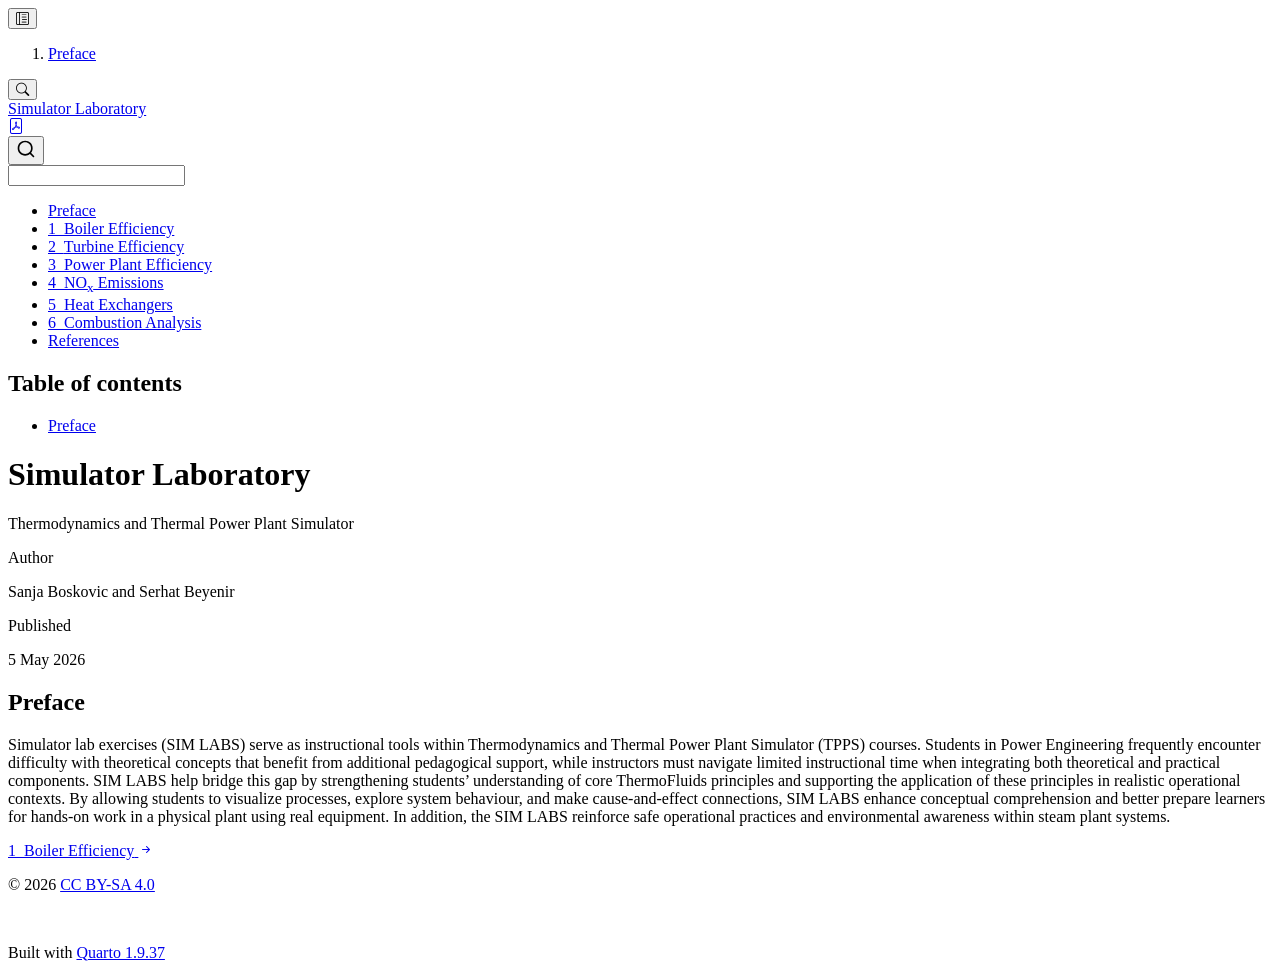
==== commit 0aab9fa1: "Rendered with Neo." ====
--- a/docs/index.html
+++ b/docs/index.html
@@ -47,9 +47,9 @@
 <link href="site_libs/quarto-html/quarto-syntax-highlighting-7f8f88aac4f3542376d5c11b86a4c14d.css" rel="stylesheet" class="quarto-color-scheme-extra" id="quarto-text-highlighting-styles">
 <script src="site_libs/bootstrap/bootstrap.min.js"></script>
 <link href="site_libs/bootstrap/bootstrap-icons.css" rel="stylesheet">
-<link href="site_libs/bootstrap/bootstrap-9e3e5b9121e68b3f077afb32f2c64d95.min.css" rel="stylesheet" append-hash="true" class="quarto-color-scheme" id="quarto-bootstrap" data-mode="light">
-<link href="site_libs/bootstrap/bootstrap-dark-bce977a10065f1546ac742a2ca57dec9.min.css" rel="stylesheet" append-hash="true" class="quarto-color-scheme quarto-color-alternate" id="quarto-bootstrap" data-mode="dark">
-<link href="site_libs/bootstrap/bootstrap-9e3e5b9121e68b3f077afb32f2c64d95.min.css" rel="stylesheet" append-hash="true" class="quarto-color-scheme-extra" id="quarto-bootstrap" data-mode="light">
+<link href="site_libs/bootstrap/bootstrap-5ccb035bea26c1e21f80f44cf7c27909.min.css" rel="stylesheet" append-hash="true" class="quarto-color-scheme" id="quarto-bootstrap" data-mode="light">
+<link href="site_libs/bootstrap/bootstrap-dark-d475e4ab3b4fd243dd6ecd26d4f0399c.min.css" rel="stylesheet" append-hash="true" class="quarto-color-scheme quarto-color-alternate" id="quarto-bootstrap" data-mode="dark">
+<link href="site_libs/bootstrap/bootstrap-5ccb035bea26c1e21f80f44cf7c27909.min.css" rel="stylesheet" append-hash="true" class="quarto-color-scheme-extra" id="quarto-bootstrap" data-mode="light">
 <script id="quarto-search-options" type="application/json">{
   "location": "sidebar",
   "copy-button": false,
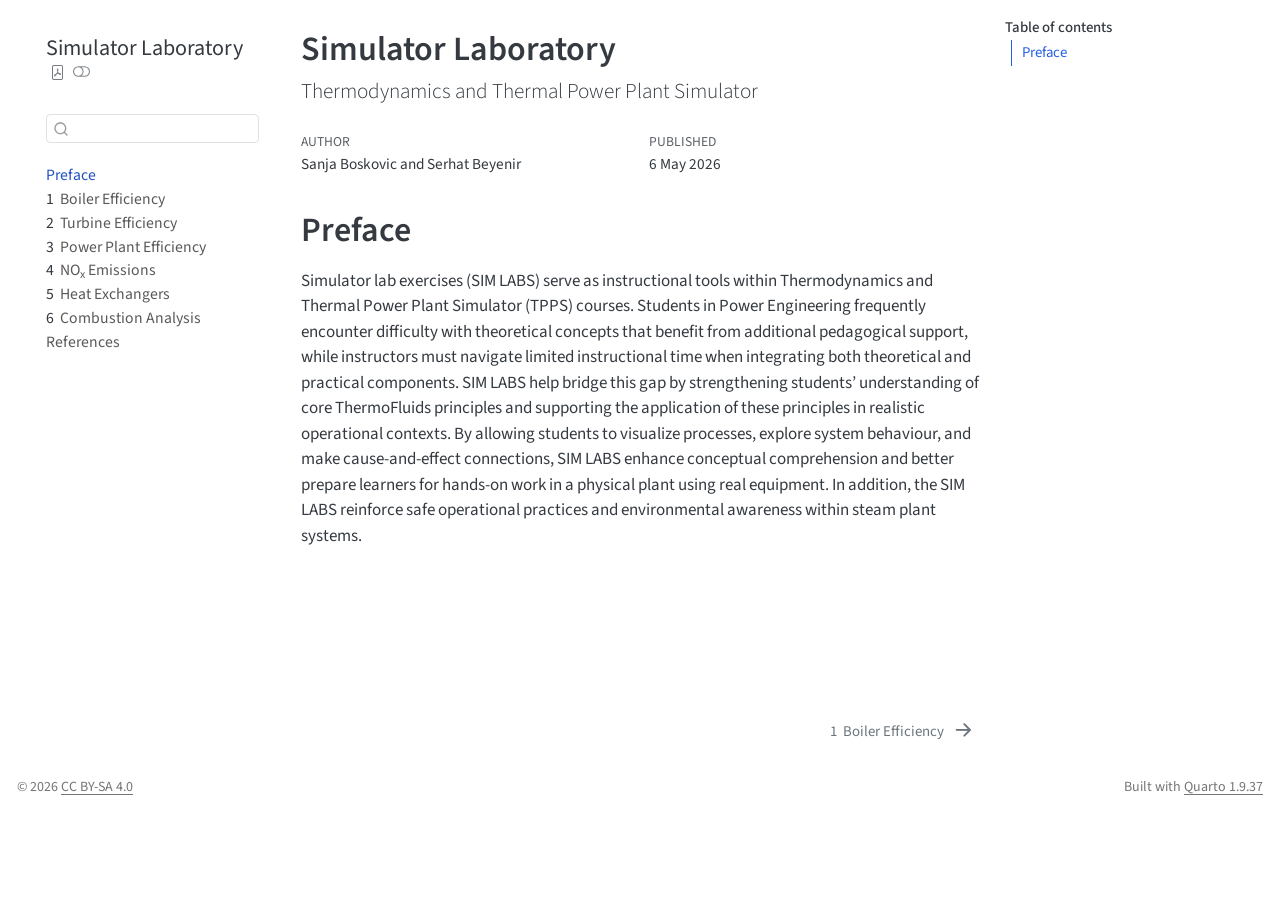
==== commit 065459e9: "modified:   heat_exchangers.qmd 	modified:   power_plant_efficiency.qmd" ====
--- a/docs/index.html
+++ b/docs/index.html
@@ -7,7 +7,7 @@
 <meta name="viewport" content="width=device-width, initial-scale=1.0, user-scalable=yes">
 
 <meta name="author" content="Sanja Boskovic and Serhat Beyenir">
-<meta name="dcterms.date" content="2026-05-05">
+<meta name="dcterms.date" content="2026-05-06">
 
 <title>Simulator Laboratory</title>
 <style>
@@ -47,9 +47,9 @@
 <link href="site_libs/quarto-html/quarto-syntax-highlighting-7f8f88aac4f3542376d5c11b86a4c14d.css" rel="stylesheet" class="quarto-color-scheme-extra" id="quarto-text-highlighting-styles">
 <script src="site_libs/bootstrap/bootstrap.min.js"></script>
 <link href="site_libs/bootstrap/bootstrap-icons.css" rel="stylesheet">
-<link href="site_libs/bootstrap/bootstrap-5ccb035bea26c1e21f80f44cf7c27909.min.css" rel="stylesheet" append-hash="true" class="quarto-color-scheme" id="quarto-bootstrap" data-mode="light">
-<link href="site_libs/bootstrap/bootstrap-dark-d475e4ab3b4fd243dd6ecd26d4f0399c.min.css" rel="stylesheet" append-hash="true" class="quarto-color-scheme quarto-color-alternate" id="quarto-bootstrap" data-mode="dark">
-<link href="site_libs/bootstrap/bootstrap-5ccb035bea26c1e21f80f44cf7c27909.min.css" rel="stylesheet" append-hash="true" class="quarto-color-scheme-extra" id="quarto-bootstrap" data-mode="light">
+<link href="site_libs/bootstrap/bootstrap-9e3e5b9121e68b3f077afb32f2c64d95.min.css" rel="stylesheet" append-hash="true" class="quarto-color-scheme" id="quarto-bootstrap" data-mode="light">
+<link href="site_libs/bootstrap/bootstrap-dark-bce977a10065f1546ac742a2ca57dec9.min.css" rel="stylesheet" append-hash="true" class="quarto-color-scheme quarto-color-alternate" id="quarto-bootstrap" data-mode="dark">
+<link href="site_libs/bootstrap/bootstrap-9e3e5b9121e68b3f077afb32f2c64d95.min.css" rel="stylesheet" append-hash="true" class="quarto-color-scheme-extra" id="quarto-bootstrap" data-mode="light">
 <script id="quarto-search-options" type="application/json">{
   "location": "sidebar",
   "copy-button": false,
@@ -367,7 +367,7 @@
     <div>
     <div class="quarto-title-meta-heading">Published</div>
     <div class="quarto-title-meta-contents">
-      <p class="date">5 May 2026</p>
+      <p class="date">6 May 2026</p>
     </div>
   </div>
   
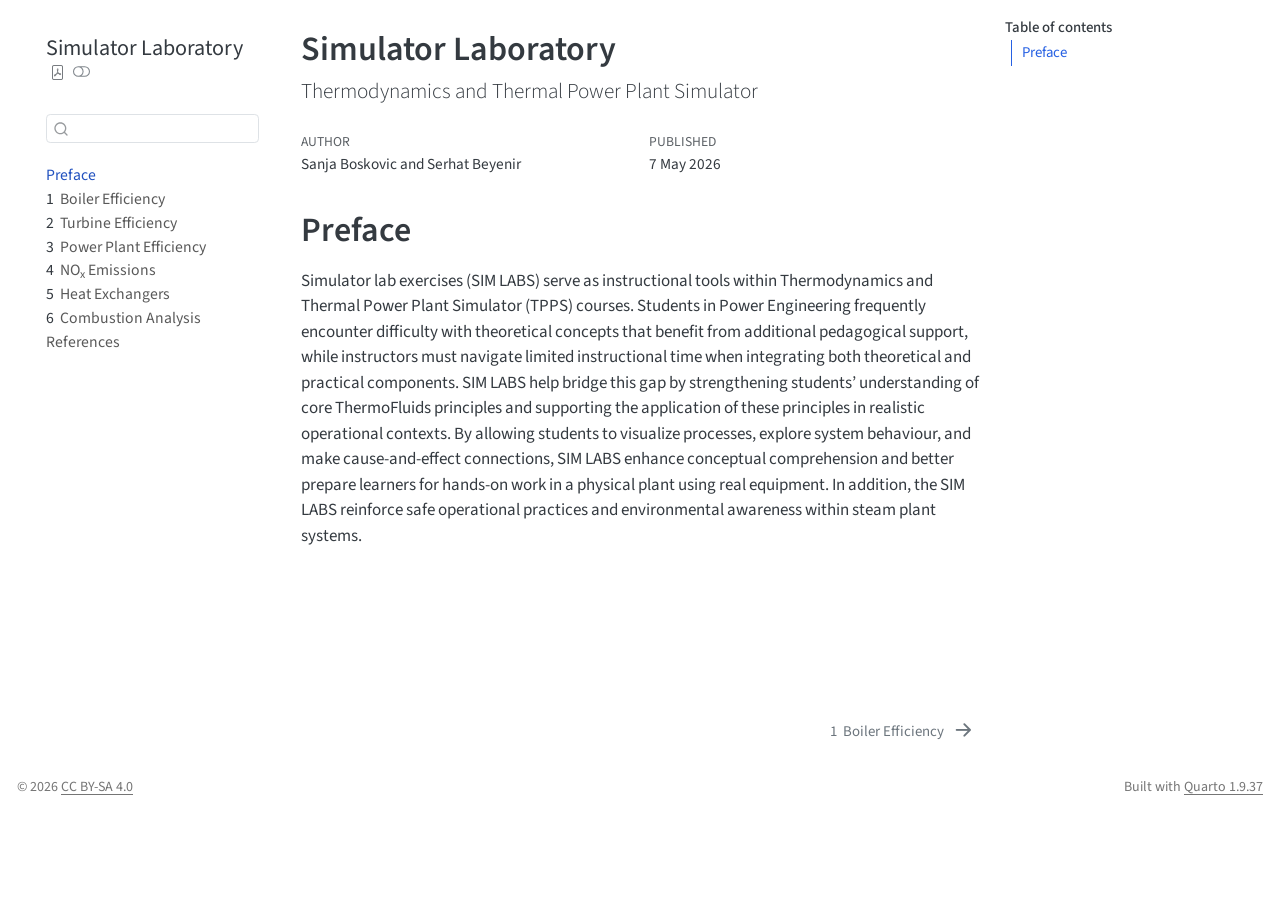
==== commit efe011f2: "modified:   docs/Simulator-Laboratory.pdf 	modified:   docs/index.html" ====
--- a/docs/index.html
+++ b/docs/index.html
@@ -7,7 +7,7 @@
 <meta name="viewport" content="width=device-width, initial-scale=1.0, user-scalable=yes">
 
 <meta name="author" content="Sanja Boskovic and Serhat Beyenir">
-<meta name="dcterms.date" content="2026-05-06">
+<meta name="dcterms.date" content="2026-05-07">
 
 <title>Simulator Laboratory</title>
 <style>
@@ -367,7 +367,7 @@
     <div>
     <div class="quarto-title-meta-heading">Published</div>
     <div class="quarto-title-meta-contents">
-      <p class="date">6 May 2026</p>
+      <p class="date">7 May 2026</p>
     </div>
   </div>
   
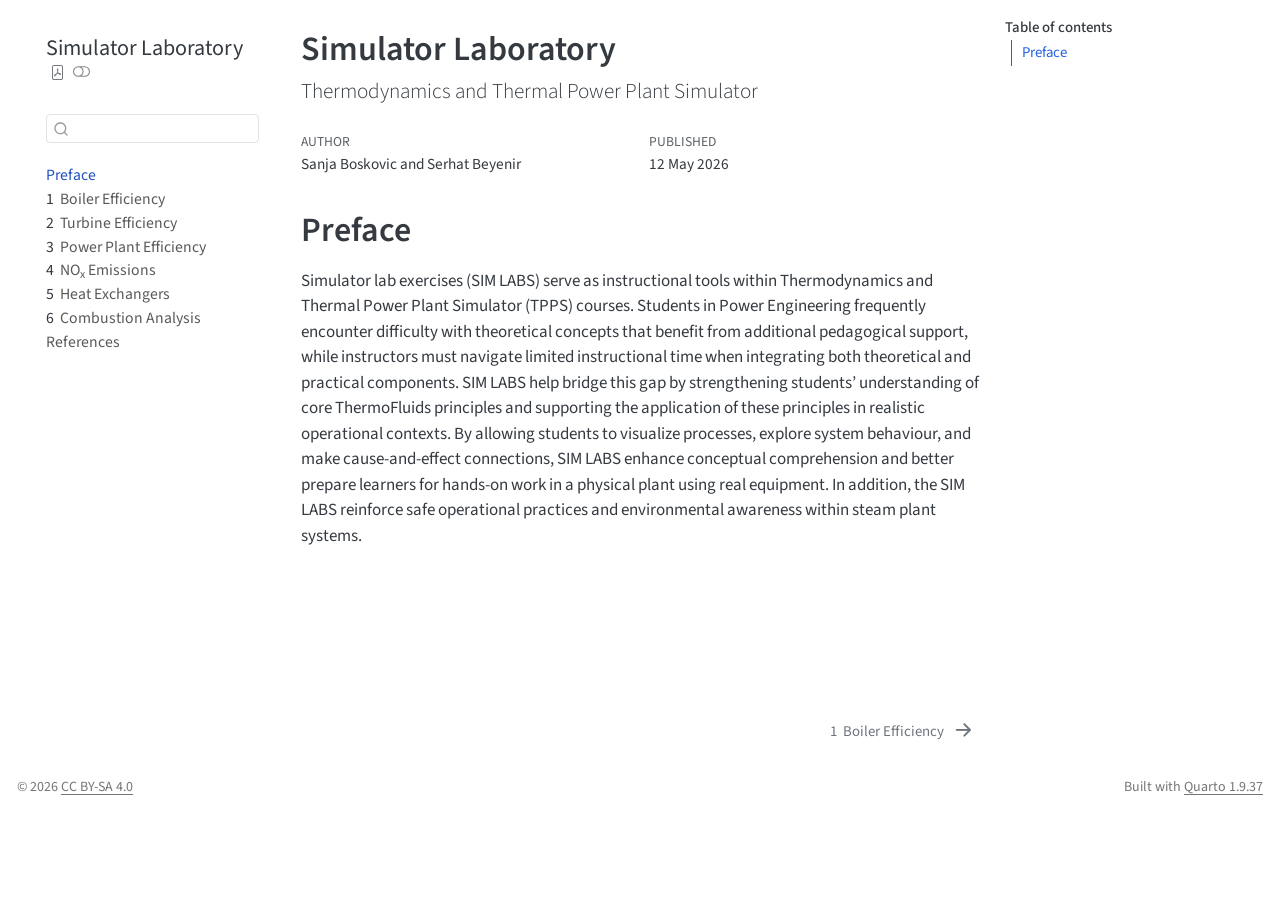
==== commit 2c9d6d64: "modified:   docs/index.html" ====
--- a/docs/index.html
+++ b/docs/index.html
@@ -7,7 +7,7 @@
 <meta name="viewport" content="width=device-width, initial-scale=1.0, user-scalable=yes">
 
 <meta name="author" content="Sanja Boskovic and Serhat Beyenir">
-<meta name="dcterms.date" content="2026-05-07">
+<meta name="dcterms.date" content="2026-05-12">
 
 <title>Simulator Laboratory</title>
 <style>
@@ -47,9 +47,9 @@
 <link href="site_libs/quarto-html/quarto-syntax-highlighting-7f8f88aac4f3542376d5c11b86a4c14d.css" rel="stylesheet" class="quarto-color-scheme-extra" id="quarto-text-highlighting-styles">
 <script src="site_libs/bootstrap/bootstrap.min.js"></script>
 <link href="site_libs/bootstrap/bootstrap-icons.css" rel="stylesheet">
-<link href="site_libs/bootstrap/bootstrap-9e3e5b9121e68b3f077afb32f2c64d95.min.css" rel="stylesheet" append-hash="true" class="quarto-color-scheme" id="quarto-bootstrap" data-mode="light">
-<link href="site_libs/bootstrap/bootstrap-dark-bce977a10065f1546ac742a2ca57dec9.min.css" rel="stylesheet" append-hash="true" class="quarto-color-scheme quarto-color-alternate" id="quarto-bootstrap" data-mode="dark">
-<link href="site_libs/bootstrap/bootstrap-9e3e5b9121e68b3f077afb32f2c64d95.min.css" rel="stylesheet" append-hash="true" class="quarto-color-scheme-extra" id="quarto-bootstrap" data-mode="light">
+<link href="site_libs/bootstrap/bootstrap-f00a0b832b5c8b788595363488aefc1b.min.css" rel="stylesheet" append-hash="true" class="quarto-color-scheme" id="quarto-bootstrap" data-mode="light">
+<link href="site_libs/bootstrap/bootstrap-dark-8ee76c9bb1323d3e9f07401df6070229.min.css" rel="stylesheet" append-hash="true" class="quarto-color-scheme quarto-color-alternate" id="quarto-bootstrap" data-mode="dark">
+<link href="site_libs/bootstrap/bootstrap-f00a0b832b5c8b788595363488aefc1b.min.css" rel="stylesheet" append-hash="true" class="quarto-color-scheme-extra" id="quarto-bootstrap" data-mode="light">
 <script id="quarto-search-options" type="application/json">{
   "location": "sidebar",
   "copy-button": false,
@@ -367,7 +367,7 @@
     <div>
     <div class="quarto-title-meta-heading">Published</div>
     <div class="quarto-title-meta-contents">
-      <p class="date">7 May 2026</p>
+      <p class="date">12 May 2026</p>
     </div>
   </div>
   
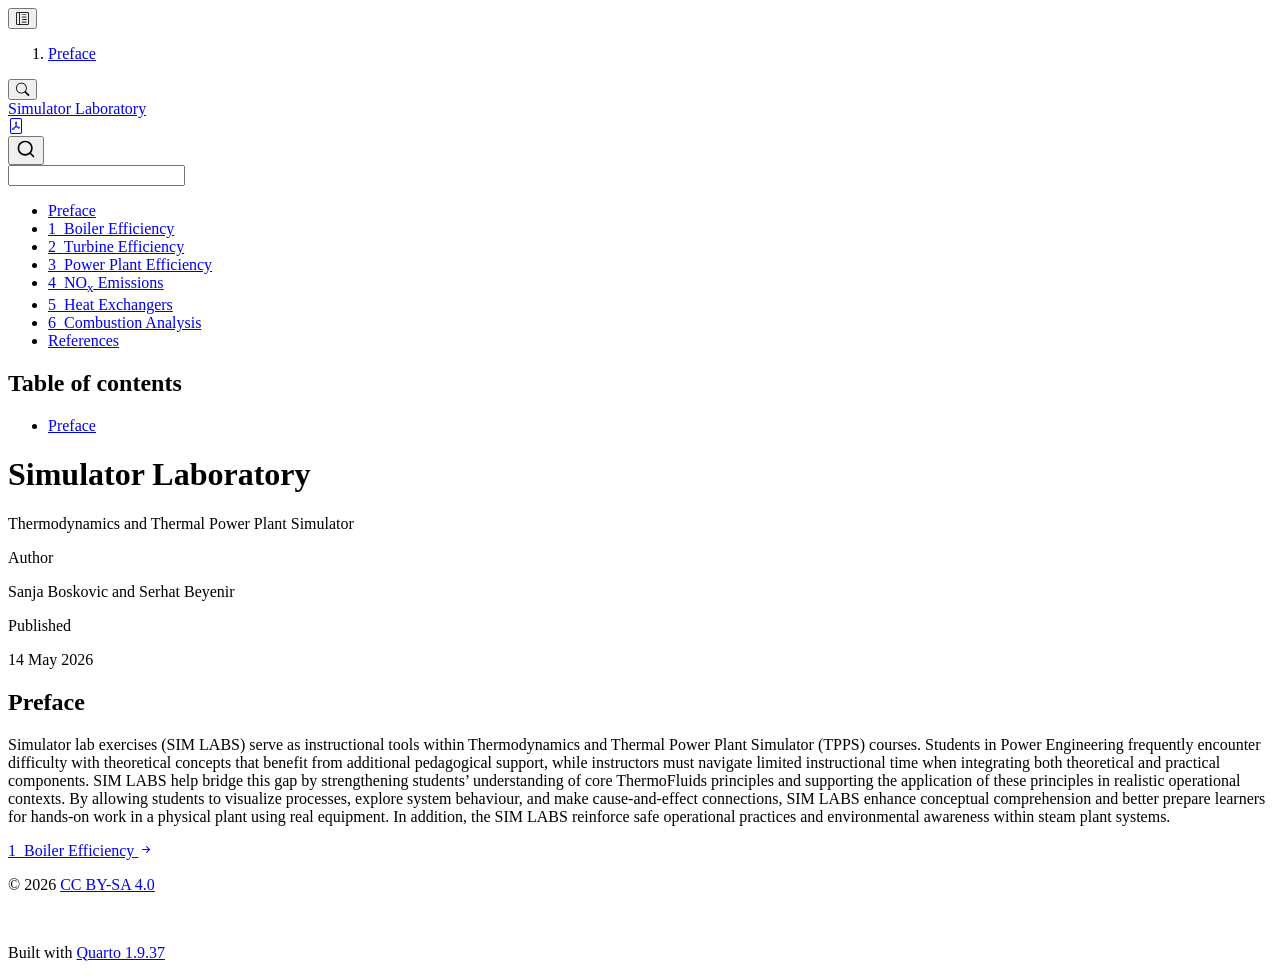
==== commit 630d0128: "modified:   docs/Simulator-Laboratory.pdf 	modified:   docs/index.html" ====
--- a/docs/index.html
+++ b/docs/index.html
@@ -7,7 +7,7 @@
 <meta name="viewport" content="width=device-width, initial-scale=1.0, user-scalable=yes">
 
 <meta name="author" content="Sanja Boskovic and Serhat Beyenir">
-<meta name="dcterms.date" content="2026-05-12">
+<meta name="dcterms.date" content="2026-05-14">
 
 <title>Simulator Laboratory</title>
 <style>
@@ -47,9 +47,9 @@
 <link href="site_libs/quarto-html/quarto-syntax-highlighting-7f8f88aac4f3542376d5c11b86a4c14d.css" rel="stylesheet" class="quarto-color-scheme-extra" id="quarto-text-highlighting-styles">
 <script src="site_libs/bootstrap/bootstrap.min.js"></script>
 <link href="site_libs/bootstrap/bootstrap-icons.css" rel="stylesheet">
-<link href="site_libs/bootstrap/bootstrap-f00a0b832b5c8b788595363488aefc1b.min.css" rel="stylesheet" append-hash="true" class="quarto-color-scheme" id="quarto-bootstrap" data-mode="light">
-<link href="site_libs/bootstrap/bootstrap-dark-8ee76c9bb1323d3e9f07401df6070229.min.css" rel="stylesheet" append-hash="true" class="quarto-color-scheme quarto-color-alternate" id="quarto-bootstrap" data-mode="dark">
-<link href="site_libs/bootstrap/bootstrap-f00a0b832b5c8b788595363488aefc1b.min.css" rel="stylesheet" append-hash="true" class="quarto-color-scheme-extra" id="quarto-bootstrap" data-mode="light">
+<link href="site_libs/bootstrap/bootstrap-9e3e5b9121e68b3f077afb32f2c64d95.min.css" rel="stylesheet" append-hash="true" class="quarto-color-scheme" id="quarto-bootstrap" data-mode="light">
+<link href="site_libs/bootstrap/bootstrap-dark-bce977a10065f1546ac742a2ca57dec9.min.css" rel="stylesheet" append-hash="true" class="quarto-color-scheme quarto-color-alternate" id="quarto-bootstrap" data-mode="dark">
+<link href="site_libs/bootstrap/bootstrap-9e3e5b9121e68b3f077afb32f2c64d95.min.css" rel="stylesheet" append-hash="true" class="quarto-color-scheme-extra" id="quarto-bootstrap" data-mode="light">
 <script id="quarto-search-options" type="application/json">{
   "location": "sidebar",
   "copy-button": false,
@@ -367,7 +367,7 @@
     <div>
     <div class="quarto-title-meta-heading">Published</div>
     <div class="quarto-title-meta-contents">
-      <p class="date">12 May 2026</p>
+      <p class="date">14 May 2026</p>
     </div>
   </div>
   
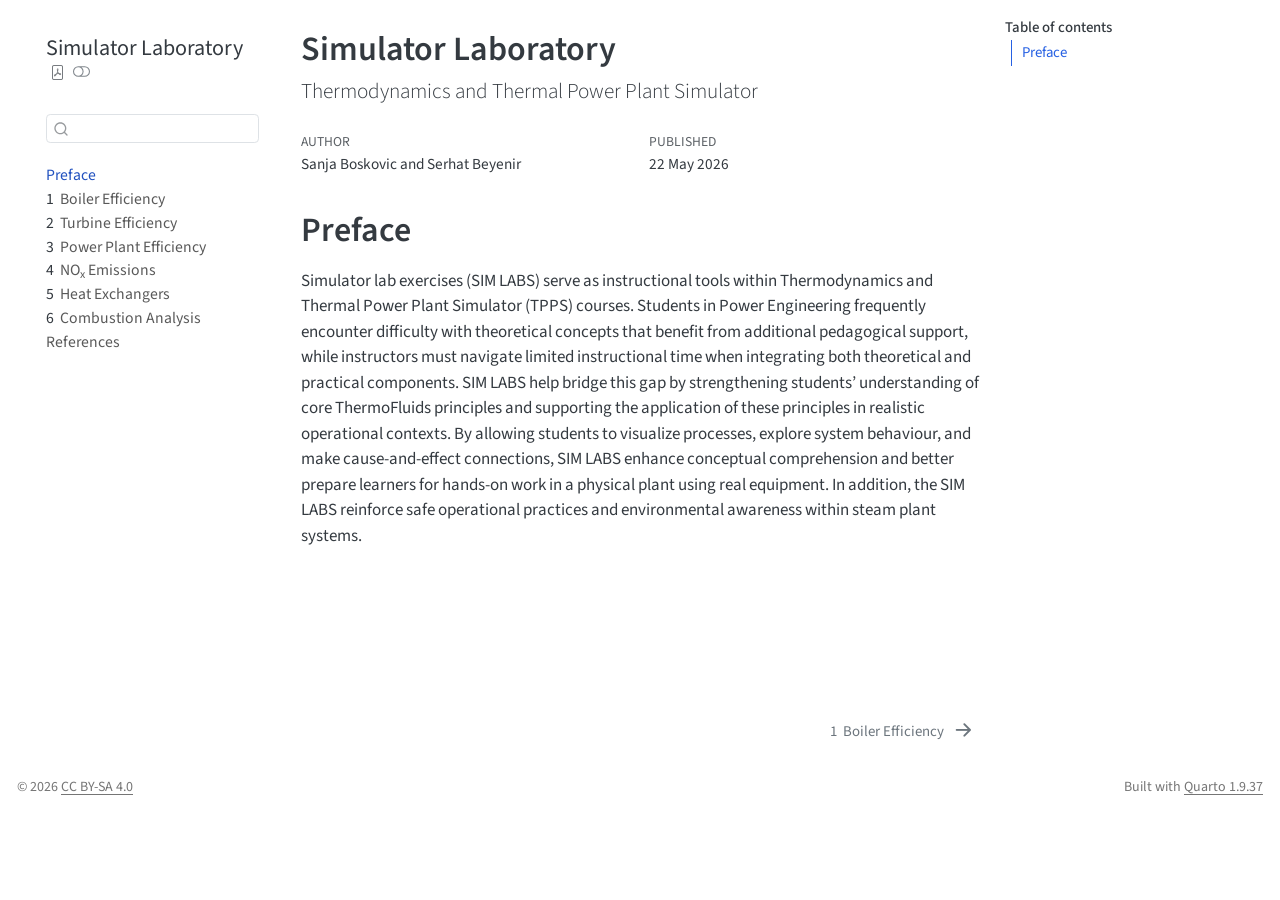
==== commit bf933bd4: "modified:   _quarto.yml" ====
--- a/docs/index.html
+++ b/docs/index.html
@@ -7,7 +7,7 @@
 <meta name="viewport" content="width=device-width, initial-scale=1.0, user-scalable=yes">
 
 <meta name="author" content="Sanja Boskovic and Serhat Beyenir">
-<meta name="dcterms.date" content="2026-05-14">
+<meta name="dcterms.date" content="2026-05-22">
 
 <title>Simulator Laboratory</title>
 <style>
@@ -47,9 +47,9 @@
 <link href="site_libs/quarto-html/quarto-syntax-highlighting-7f8f88aac4f3542376d5c11b86a4c14d.css" rel="stylesheet" class="quarto-color-scheme-extra" id="quarto-text-highlighting-styles">
 <script src="site_libs/bootstrap/bootstrap.min.js"></script>
 <link href="site_libs/bootstrap/bootstrap-icons.css" rel="stylesheet">
-<link href="site_libs/bootstrap/bootstrap-9e3e5b9121e68b3f077afb32f2c64d95.min.css" rel="stylesheet" append-hash="true" class="quarto-color-scheme" id="quarto-bootstrap" data-mode="light">
-<link href="site_libs/bootstrap/bootstrap-dark-bce977a10065f1546ac742a2ca57dec9.min.css" rel="stylesheet" append-hash="true" class="quarto-color-scheme quarto-color-alternate" id="quarto-bootstrap" data-mode="dark">
-<link href="site_libs/bootstrap/bootstrap-9e3e5b9121e68b3f077afb32f2c64d95.min.css" rel="stylesheet" append-hash="true" class="quarto-color-scheme-extra" id="quarto-bootstrap" data-mode="light">
+<link href="site_libs/bootstrap/bootstrap-d781e32478decfbf789ce78559f0e1fc.min.css" rel="stylesheet" append-hash="true" class="quarto-color-scheme" id="quarto-bootstrap" data-mode="light">
+<link href="site_libs/bootstrap/bootstrap-dark-0f56abd6436da387c2844f70db04287e.min.css" rel="stylesheet" append-hash="true" class="quarto-color-scheme quarto-color-alternate" id="quarto-bootstrap" data-mode="dark">
+<link href="site_libs/bootstrap/bootstrap-d781e32478decfbf789ce78559f0e1fc.min.css" rel="stylesheet" append-hash="true" class="quarto-color-scheme-extra" id="quarto-bootstrap" data-mode="light">
 <script id="quarto-search-options" type="application/json">{
   "location": "sidebar",
   "copy-button": false,
@@ -367,7 +367,7 @@
     <div>
     <div class="quarto-title-meta-heading">Published</div>
     <div class="quarto-title-meta-contents">
-      <p class="date">14 May 2026</p>
+      <p class="date">22 May 2026</p>
     </div>
   </div>
   
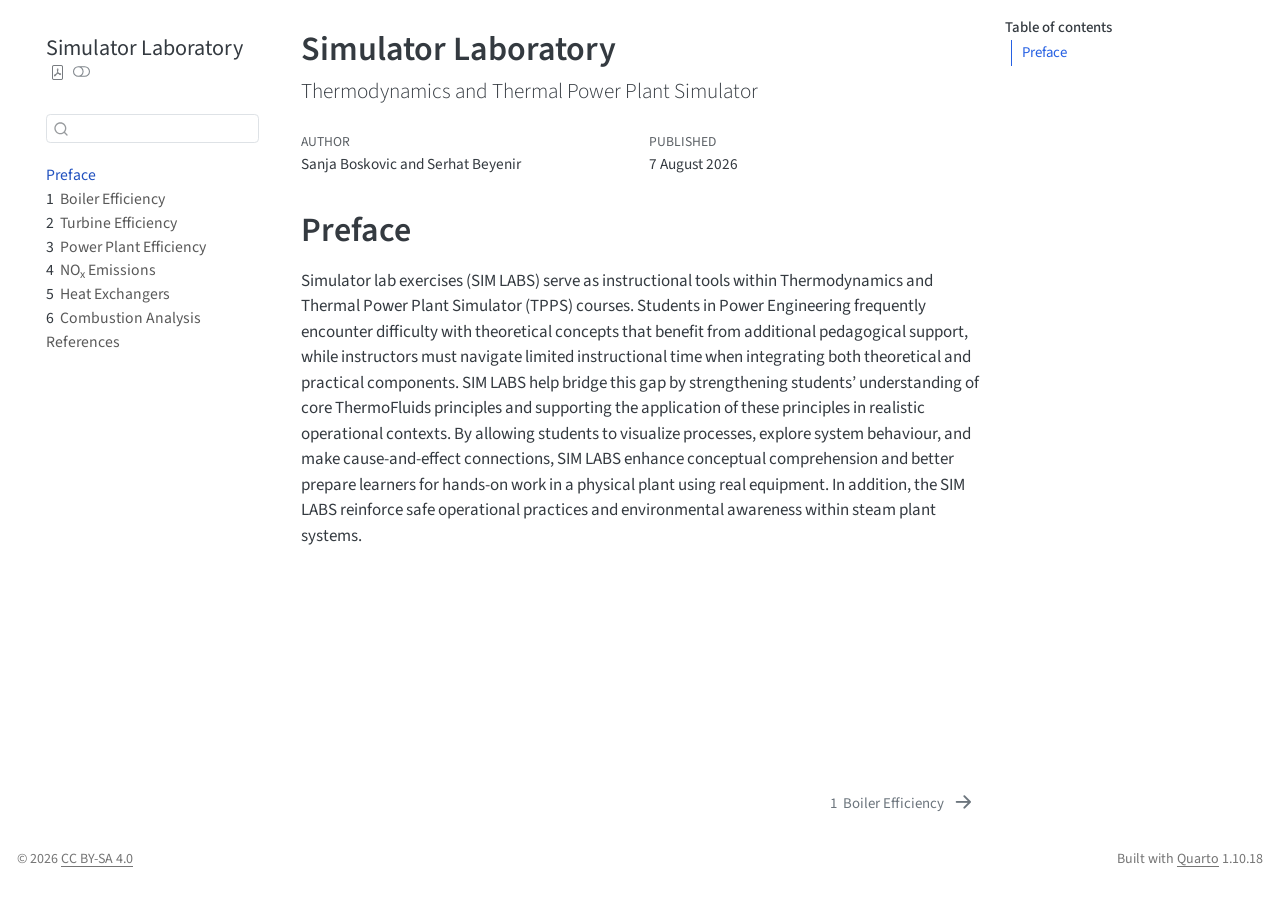
==== commit d6682149: "modified:   _quarto.yml" ====
--- a/docs/index.html
+++ b/docs/index.html
@@ -2,22 +2,25 @@
 <html xmlns="http://www.w3.org/1999/xhtml" lang="en" xml:lang="en"><head>
 
 <meta charset="utf-8">
-<meta name="generator" content="quarto-1.9.37">
+<meta name="generator" content="quarto-1.10.18">
 
 <meta name="viewport" content="width=device-width, initial-scale=1.0, user-scalable=yes">
 
 <meta name="author" content="Sanja Boskovic and Serhat Beyenir">
-<meta name="dcterms.date" content="2026-05-22">
+<meta name="dcterms.date" content="2026-08-07">
 
 <title>Simulator Laboratory</title>
 <style>
 /* Default styles provided by pandoc.
 ** See https://pandoc.org/MANUAL.html#variables-for-html for config info.
 */
-code{white-space: pre-wrap;}
 span.smallcaps{font-variant: small-caps;}
-div.columns{display: flex; gap: min(4vw, 1.5em);}
-div.column{flex: auto; overflow-x: auto;}
+div.columns{display: flex; gap: 1.5em;}
+div.column{flex: auto;}
+@media screen {
+div.columns{gap: min(4vw, 1.5em);}
+div.column{overflow-x: auto;}
+}
 div.hanging-indent{margin-left: 1.5em; text-indent: -1.5em;}
 ul.task-list{list-style: none;}
 ul.task-list li input[type="checkbox"] {
@@ -42,14 +45,14 @@
 <script src="site_libs/quarto-html/tippy.umd.min.js"></script>
 <script src="site_libs/quarto-html/anchor.min.js"></script>
 <link href="site_libs/quarto-html/tippy.css" rel="stylesheet">
-<link href="site_libs/quarto-html/quarto-syntax-highlighting-7f8f88aac4f3542376d5c11b86a4c14d.css" rel="stylesheet" class="quarto-color-scheme" id="quarto-text-highlighting-styles">
-<link href="site_libs/quarto-html/quarto-syntax-highlighting-dark-d0ae9245876894da5ac7e18953ecc5cc.css" rel="stylesheet" class="quarto-color-scheme quarto-color-alternate" id="quarto-text-highlighting-styles">
-<link href="site_libs/quarto-html/quarto-syntax-highlighting-7f8f88aac4f3542376d5c11b86a4c14d.css" rel="stylesheet" class="quarto-color-scheme-extra" id="quarto-text-highlighting-styles">
+<link href="site_libs/quarto-html/quarto-syntax-highlighting-64a204ab8560d761af7679ceaba22944.css" rel="stylesheet" class="quarto-color-scheme" id="quarto-text-highlighting-styles">
+<link href="site_libs/quarto-html/quarto-syntax-highlighting-dark-b85bc7c33db8c58e0ec93c3465666fed.css" rel="stylesheet" class="quarto-color-scheme quarto-color-alternate" id="quarto-text-highlighting-styles">
+<link href="site_libs/quarto-html/quarto-syntax-highlighting-64a204ab8560d761af7679ceaba22944.css" rel="stylesheet" class="quarto-color-scheme-extra" id="quarto-text-highlighting-styles">
 <script src="site_libs/bootstrap/bootstrap.min.js"></script>
 <link href="site_libs/bootstrap/bootstrap-icons.css" rel="stylesheet">
-<link href="site_libs/bootstrap/bootstrap-d781e32478decfbf789ce78559f0e1fc.min.css" rel="stylesheet" append-hash="true" class="quarto-color-scheme" id="quarto-bootstrap" data-mode="light">
-<link href="site_libs/bootstrap/bootstrap-dark-0f56abd6436da387c2844f70db04287e.min.css" rel="stylesheet" append-hash="true" class="quarto-color-scheme quarto-color-alternate" id="quarto-bootstrap" data-mode="dark">
-<link href="site_libs/bootstrap/bootstrap-d781e32478decfbf789ce78559f0e1fc.min.css" rel="stylesheet" append-hash="true" class="quarto-color-scheme-extra" id="quarto-bootstrap" data-mode="light">
+<link href="site_libs/bootstrap/bootstrap-631496449bf32ff9b0bb69a6bfd9195d.min.css" rel="stylesheet" append-hash="true" class="quarto-color-scheme" id="quarto-bootstrap" data-mode="light">
+<link href="site_libs/bootstrap/bootstrap-dark-e7871c58120c2b4eb308934317126161.min.css" rel="stylesheet" append-hash="true" class="quarto-color-scheme quarto-color-alternate" id="quarto-bootstrap" data-mode="dark">
+<link href="site_libs/bootstrap/bootstrap-631496449bf32ff9b0bb69a6bfd9195d.min.css" rel="stylesheet" append-hash="true" class="quarto-color-scheme-extra" id="quarto-bootstrap" data-mode="light">
 <script id="quarto-search-options" type="application/json">{
   "location": "sidebar",
   "copy-button": false,
@@ -367,7 +370,7 @@
     <div>
     <div class="quarto-title-meta-heading">Published</div>
     <div class="quarto-title-meta-contents">
-      <p class="date">22 May 2026</p>
+      <p class="date">7 August 2026</p>
     </div>
   </div>
   
@@ -819,7 +822,7 @@
       &nbsp;
     </div>
     <div class="nav-footer-right">
-<p>Built with <a href="https://quarto.org">Quarto 1.9.37</a></p>
+<p>Built with <a href="https://quarto.org">Quarto</a> 1.10.18</p>
 </div>
   </div>
 </footer>
--- a/docs/site_libs/quarto-html/quarto-syntax-highlighting-64a204ab8560d761af7679ceaba22944.css
+++ b/docs/site_libs/quarto-html/quarto-syntax-highlighting-64a204ab8560d761af7679ceaba22944.css
@@ -0,0 +1,236 @@
+/* quarto syntax highlight colors */
+:root {
+  --quarto-hl-ot-color: #003B4F;
+  --quarto-hl-at-color: #657422;
+  --quarto-hl-ss-color: #20794D;
+  --quarto-hl-an-color: #5E5E5E;
+  --quarto-hl-fu-color: #4758AB;
+  --quarto-hl-st-color: #20794D;
+  --quarto-hl-cf-color: #003B4F;
+  --quarto-hl-op-color: #5E5E5E;
+  --quarto-hl-er-color: #AD0000;
+  --quarto-hl-bn-color: #AD0000;
+  --quarto-hl-al-color: #AD0000;
+  --quarto-hl-va-color: #111111;
+  --quarto-hl-bu-color: inherit;
+  --quarto-hl-ex-color: inherit;
+  --quarto-hl-pp-color: #AD0000;
+  --quarto-hl-in-color: #5E5E5E;
+  --quarto-hl-vs-color: #20794D;
+  --quarto-hl-wa-color: #5E5E5E;
+  --quarto-hl-do-color: #5E5E5E;
+  --quarto-hl-im-color: #00769E;
+  --quarto-hl-ch-color: #20794D;
+  --quarto-hl-dt-color: #AD0000;
+  --quarto-hl-fl-color: #AD0000;
+  --quarto-hl-co-color: #5E5E5E;
+  --quarto-hl-cv-color: #5E5E5E;
+  --quarto-hl-cn-color: #8f5902;
+  --quarto-hl-sc-color: #5E5E5E;
+  --quarto-hl-dv-color: #AD0000;
+  --quarto-hl-kw-color: #003B4F;
+}
+
+/* other quarto variables */
+:root {
+  --quarto-font-monospace: SFMono-Regular, Menlo, Monaco, Consolas, "Liberation Mono", "Courier New", monospace;
+}
+
+/* syntax highlight based on Pandoc's rules */
+pre > code.sourceCode > span {
+  color: #003B4F;
+}
+
+code.sourceCode > span {
+  color: #003B4F;
+}
+
+div.sourceCode,
+div.sourceCode pre.sourceCode {
+  color: #003B4F;
+}
+
+/* Normal */
+code span {
+  color: #003B4F;
+}
+
+/* Alert */
+code span.al {
+  color: #AD0000;
+  font-style: inherit;
+}
+
+/* Annotation */
+code span.an {
+  color: #5E5E5E;
+  font-style: inherit;
+}
+
+/* Attribute */
+code span.at {
+  color: #657422;
+  font-style: inherit;
+}
+
+/* BaseN */
+code span.bn {
+  color: #AD0000;
+  font-style: inherit;
+}
+
+/* BuiltIn */
+code span.bu {
+  font-style: inherit;
+}
+
+/* ControlFlow */
+code span.cf {
+  color: #003B4F;
+  font-weight: bold;
+  font-style: inherit;
+}
+
+/* Char */
+code span.ch {
+  color: #20794D;
+  font-style: inherit;
+}
+
+/* Constant */
+code span.cn {
+  color: #8f5902;
+  font-style: inherit;
+}
+
+/* Comment */
+code span.co {
+  color: #5E5E5E;
+  font-style: inherit;
+}
+
+/* CommentVar */
+code span.cv {
+  color: #5E5E5E;
+  font-style: italic;
+}
+
+/* Documentation */
+code span.do {
+  color: #5E5E5E;
+  font-style: italic;
+}
+
+/* DataType */
+code span.dt {
+  color: #AD0000;
+  font-style: inherit;
+}
+
+/* DecVal */
+code span.dv {
+  color: #AD0000;
+  font-style: inherit;
+}
+
+/* Error */
+code span.er {
+  color: #AD0000;
+  font-style: inherit;
+}
+
+/* Extension */
+code span.ex {
+  font-style: inherit;
+}
+
+/* Float */
+code span.fl {
+  color: #AD0000;
+  font-style: inherit;
+}
+
+/* Function */
+code span.fu {
+  color: #4758AB;
+  font-style: inherit;
+}
+
+/* Import */
+code span.im {
+  color: #00769E;
+  font-style: inherit;
+}
+
+/* Information */
+code span.in {
+  color: #5E5E5E;
+  font-style: inherit;
+}
+
+/* Keyword */
+code span.kw {
+  color: #003B4F;
+  font-weight: bold;
+  font-style: inherit;
+}
+
+/* Operator */
+code span.op {
+  color: #5E5E5E;
+  font-style: inherit;
+}
+
+/* Other */
+code span.ot {
+  color: #003B4F;
+  font-style: inherit;
+}
+
+/* Preprocessor */
+code span.pp {
+  color: #AD0000;
+  font-style: inherit;
+}
+
+/* SpecialChar */
+code span.sc {
+  color: #5E5E5E;
+  font-style: inherit;
+}
+
+/* SpecialString */
+code span.ss {
+  color: #20794D;
+  font-style: inherit;
+}
+
+/* String */
+code span.st {
+  color: #20794D;
+  font-style: inherit;
+}
+
+/* Variable */
+code span.va {
+  color: #111111;
+  font-style: inherit;
+}
+
+/* VerbatimString */
+code span.vs {
+  color: #20794D;
+  font-style: inherit;
+}
+
+/* Warning */
+code span.wa {
+  color: #5E5E5E;
+  font-style: italic;
+}
+
+.prevent-inlining {
+  content: "</";
+}
+
+/*# sourceMappingURL=9d8d5bb603a83b8298b89080a598c93b.css.map */
--- a/docs/site_libs/quarto-html/quarto-syntax-highlighting-dark-b85bc7c33db8c58e0ec93c3465666fed.css
+++ b/docs/site_libs/quarto-html/quarto-syntax-highlighting-dark-b85bc7c33db8c58e0ec93c3465666fed.css
@@ -0,0 +1,219 @@
+/* quarto syntax highlight colors */
+:root {
+  --quarto-hl-al-color: #f07178;
+  --quarto-hl-an-color: #d4d0ab;
+  --quarto-hl-at-color: #00e0e0;
+  --quarto-hl-bn-color: #d4d0ab;
+  --quarto-hl-bu-color: #abe338;
+  --quarto-hl-ch-color: #abe338;
+  --quarto-hl-co-color: #f8f8f2;
+  --quarto-hl-cv-color: #ffd700;
+  --quarto-hl-cn-color: #ffd700;
+  --quarto-hl-cf-color: #ffa07a;
+  --quarto-hl-dt-color: #ffa07a;
+  --quarto-hl-dv-color: #d4d0ab;
+  --quarto-hl-do-color: #f8f8f2;
+  --quarto-hl-er-color: #f07178;
+  --quarto-hl-ex-color: #00e0e0;
+  --quarto-hl-fl-color: #d4d0ab;
+  --quarto-hl-fu-color: #ffa07a;
+  --quarto-hl-im-color: #abe338;
+  --quarto-hl-in-color: #d4d0ab;
+  --quarto-hl-kw-color: #ffa07a;
+  --quarto-hl-op-color: #ffa07a;
+  --quarto-hl-ot-color: #00e0e0;
+  --quarto-hl-pp-color: #dcc6e0;
+  --quarto-hl-re-color: #00e0e0;
+  --quarto-hl-sc-color: #abe338;
+  --quarto-hl-ss-color: #abe338;
+  --quarto-hl-st-color: #abe338;
+  --quarto-hl-va-color: #00e0e0;
+  --quarto-hl-vs-color: #abe338;
+  --quarto-hl-wa-color: #dcc6e0;
+}
+
+/* other quarto variables */
+:root {
+  --quarto-font-monospace: SFMono-Regular, Menlo, Monaco, Consolas, "Liberation Mono", "Courier New", monospace;
+}
+
+/* syntax highlight based on Pandoc's rules */
+pre > code.sourceCode > span {
+  color: #f8f8f2;
+}
+
+code.sourceCode > span {
+  color: #f8f8f2;
+}
+
+div.sourceCode,
+div.sourceCode pre.sourceCode {
+  color: #f8f8f2;
+}
+
+/* Normal */
+code span {
+  color: #f8f8f2;
+}
+
+/* Alert */
+code span.al {
+  color: #f07178;
+}
+
+/* Annotation */
+code span.an {
+  color: #d4d0ab;
+}
+
+/* Attribute */
+code span.at {
+  color: #00e0e0;
+}
+
+/* BaseN */
+code span.bn {
+  color: #d4d0ab;
+}
+
+/* BuiltIn */
+code span.bu {
+  color: #abe338;
+}
+
+/* ControlFlow */
+code span.cf {
+  font-weight: bold;
+  color: #ffa07a;
+}
+
+/* Char */
+code span.ch {
+  color: #abe338;
+}
+
+/* Constant */
+code span.cn {
+  color: #ffd700;
+}
+
+/* Comment */
+code span.co {
+  font-style: italic;
+  color: #f8f8f2;
+}
+
+/* CommentVar */
+code span.cv {
+  color: #ffd700;
+}
+
+/* Documentation */
+code span.do {
+  color: #f8f8f2;
+}
+
+/* DataType */
+code span.dt {
+  color: #ffa07a;
+}
+
+/* DecVal */
+code span.dv {
+  color: #d4d0ab;
+}
+
+/* Error */
+code span.er {
+  color: #f07178;
+  text-decoration: underline;
+}
+
+/* Extension */
+code span.ex {
+  font-weight: bold;
+  color: #00e0e0;
+}
+
+/* Float */
+code span.fl {
+  color: #d4d0ab;
+}
+
+/* Function */
+code span.fu {
+  color: #ffa07a;
+}
+
+/* Import */
+code span.im {
+  color: #abe338;
+}
+
+/* Information */
+code span.in {
+  color: #d4d0ab;
+}
+
+/* Keyword */
+code span.kw {
+  font-weight: bold;
+  color: #ffa07a;
+}
+
+/* Operator */
+code span.op {
+  color: #ffa07a;
+}
+
+/* Other */
+code span.ot {
+  color: #00e0e0;
+}
+
+/* Preprocessor */
+code span.pp {
+  color: #dcc6e0;
+}
+
+/* RegionMarker */
+code span.re {
+  background-color: #f8f8f2;
+  color: #00e0e0;
+}
+
+/* SpecialChar */
+code span.sc {
+  color: #abe338;
+}
+
+/* SpecialString */
+code span.ss {
+  color: #abe338;
+}
+
+/* String */
+code span.st {
+  color: #abe338;
+}
+
+/* Variable */
+code span.va {
+  color: #00e0e0;
+}
+
+/* VerbatimString */
+code span.vs {
+  color: #abe338;
+}
+
+/* Warning */
+code span.wa {
+  color: #dcc6e0;
+}
+
+.prevent-inlining {
+  content: "</";
+}
+
+/*# sourceMappingURL=4ed8f1090dec6531da29ab00902aa718.css.map */
--- a/docs/site_libs/quarto-html/quarto-syntax-highlighting-64a204ab8560d761af7679ceaba22944.css
+++ b/docs/site_libs/quarto-html/quarto-syntax-highlighting-64a204ab8560d761af7679ceaba22944.css
@@ -0,0 +1,236 @@
+/* quarto syntax highlight colors */
+:root {
+  --quarto-hl-ot-color: #003B4F;
+  --quarto-hl-at-color: #657422;
+  --quarto-hl-ss-color: #20794D;
+  --quarto-hl-an-color: #5E5E5E;
+  --quarto-hl-fu-color: #4758AB;
+  --quarto-hl-st-color: #20794D;
+  --quarto-hl-cf-color: #003B4F;
+  --quarto-hl-op-color: #5E5E5E;
+  --quarto-hl-er-color: #AD0000;
+  --quarto-hl-bn-color: #AD0000;
+  --quarto-hl-al-color: #AD0000;
+  --quarto-hl-va-color: #111111;
+  --quarto-hl-bu-color: inherit;
+  --quarto-hl-ex-color: inherit;
+  --quarto-hl-pp-color: #AD0000;
+  --quarto-hl-in-color: #5E5E5E;
+  --quarto-hl-vs-color: #20794D;
+  --quarto-hl-wa-color: #5E5E5E;
+  --quarto-hl-do-color: #5E5E5E;
+  --quarto-hl-im-color: #00769E;
+  --quarto-hl-ch-color: #20794D;
+  --quarto-hl-dt-color: #AD0000;
+  --quarto-hl-fl-color: #AD0000;
+  --quarto-hl-co-color: #5E5E5E;
+  --quarto-hl-cv-color: #5E5E5E;
+  --quarto-hl-cn-color: #8f5902;
+  --quarto-hl-sc-color: #5E5E5E;
+  --quarto-hl-dv-color: #AD0000;
+  --quarto-hl-kw-color: #003B4F;
+}
+
+/* other quarto variables */
+:root {
+  --quarto-font-monospace: SFMono-Regular, Menlo, Monaco, Consolas, "Liberation Mono", "Courier New", monospace;
+}
+
+/* syntax highlight based on Pandoc's rules */
+pre > code.sourceCode > span {
+  color: #003B4F;
+}
+
+code.sourceCode > span {
+  color: #003B4F;
+}
+
+div.sourceCode,
+div.sourceCode pre.sourceCode {
+  color: #003B4F;
+}
+
+/* Normal */
+code span {
+  color: #003B4F;
+}
+
+/* Alert */
+code span.al {
+  color: #AD0000;
+  font-style: inherit;
+}
+
+/* Annotation */
+code span.an {
+  color: #5E5E5E;
+  font-style: inherit;
+}
+
+/* Attribute */
+code span.at {
+  color: #657422;
+  font-style: inherit;
+}
+
+/* BaseN */
+code span.bn {
+  color: #AD0000;
+  font-style: inherit;
+}
+
+/* BuiltIn */
+code span.bu {
+  font-style: inherit;
+}
+
+/* ControlFlow */
+code span.cf {
+  color: #003B4F;
+  font-weight: bold;
+  font-style: inherit;
+}
+
+/* Char */
+code span.ch {
+  color: #20794D;
+  font-style: inherit;
+}
+
+/* Constant */
+code span.cn {
+  color: #8f5902;
+  font-style: inherit;
+}
+
+/* Comment */
+code span.co {
+  color: #5E5E5E;
+  font-style: inherit;
+}
+
+/* CommentVar */
+code span.cv {
+  color: #5E5E5E;
+  font-style: italic;
+}
+
+/* Documentation */
+code span.do {
+  color: #5E5E5E;
+  font-style: italic;
+}
+
+/* DataType */
+code span.dt {
+  color: #AD0000;
+  font-style: inherit;
+}
+
+/* DecVal */
+code span.dv {
+  color: #AD0000;
+  font-style: inherit;
+}
+
+/* Error */
+code span.er {
+  color: #AD0000;
+  font-style: inherit;
+}
+
+/* Extension */
+code span.ex {
+  font-style: inherit;
+}
+
+/* Float */
+code span.fl {
+  color: #AD0000;
+  font-style: inherit;
+}
+
+/* Function */
+code span.fu {
+  color: #4758AB;
+  font-style: inherit;
+}
+
+/* Import */
+code span.im {
+  color: #00769E;
+  font-style: inherit;
+}
+
+/* Information */
+code span.in {
+  color: #5E5E5E;
+  font-style: inherit;
+}
+
+/* Keyword */
+code span.kw {
+  color: #003B4F;
+  font-weight: bold;
+  font-style: inherit;
+}
+
+/* Operator */
+code span.op {
+  color: #5E5E5E;
+  font-style: inherit;
+}
+
+/* Other */
+code span.ot {
+  color: #003B4F;
+  font-style: inherit;
+}
+
+/* Preprocessor */
+code span.pp {
+  color: #AD0000;
+  font-style: inherit;
+}
+
+/* SpecialChar */
+code span.sc {
+  color: #5E5E5E;
+  font-style: inherit;
+}
+
+/* SpecialString */
+code span.ss {
+  color: #20794D;
+  font-style: inherit;
+}
+
+/* String */
+code span.st {
+  color: #20794D;
+  font-style: inherit;
+}
+
+/* Variable */
+code span.va {
+  color: #111111;
+  font-style: inherit;
+}
+
+/* VerbatimString */
+code span.vs {
+  color: #20794D;
+  font-style: inherit;
+}
+
+/* Warning */
+code span.wa {
+  color: #5E5E5E;
+  font-style: italic;
+}
+
+.prevent-inlining {
+  content: "</";
+}
+
+/*# sourceMappingURL=9d8d5bb603a83b8298b89080a598c93b.css.map */
